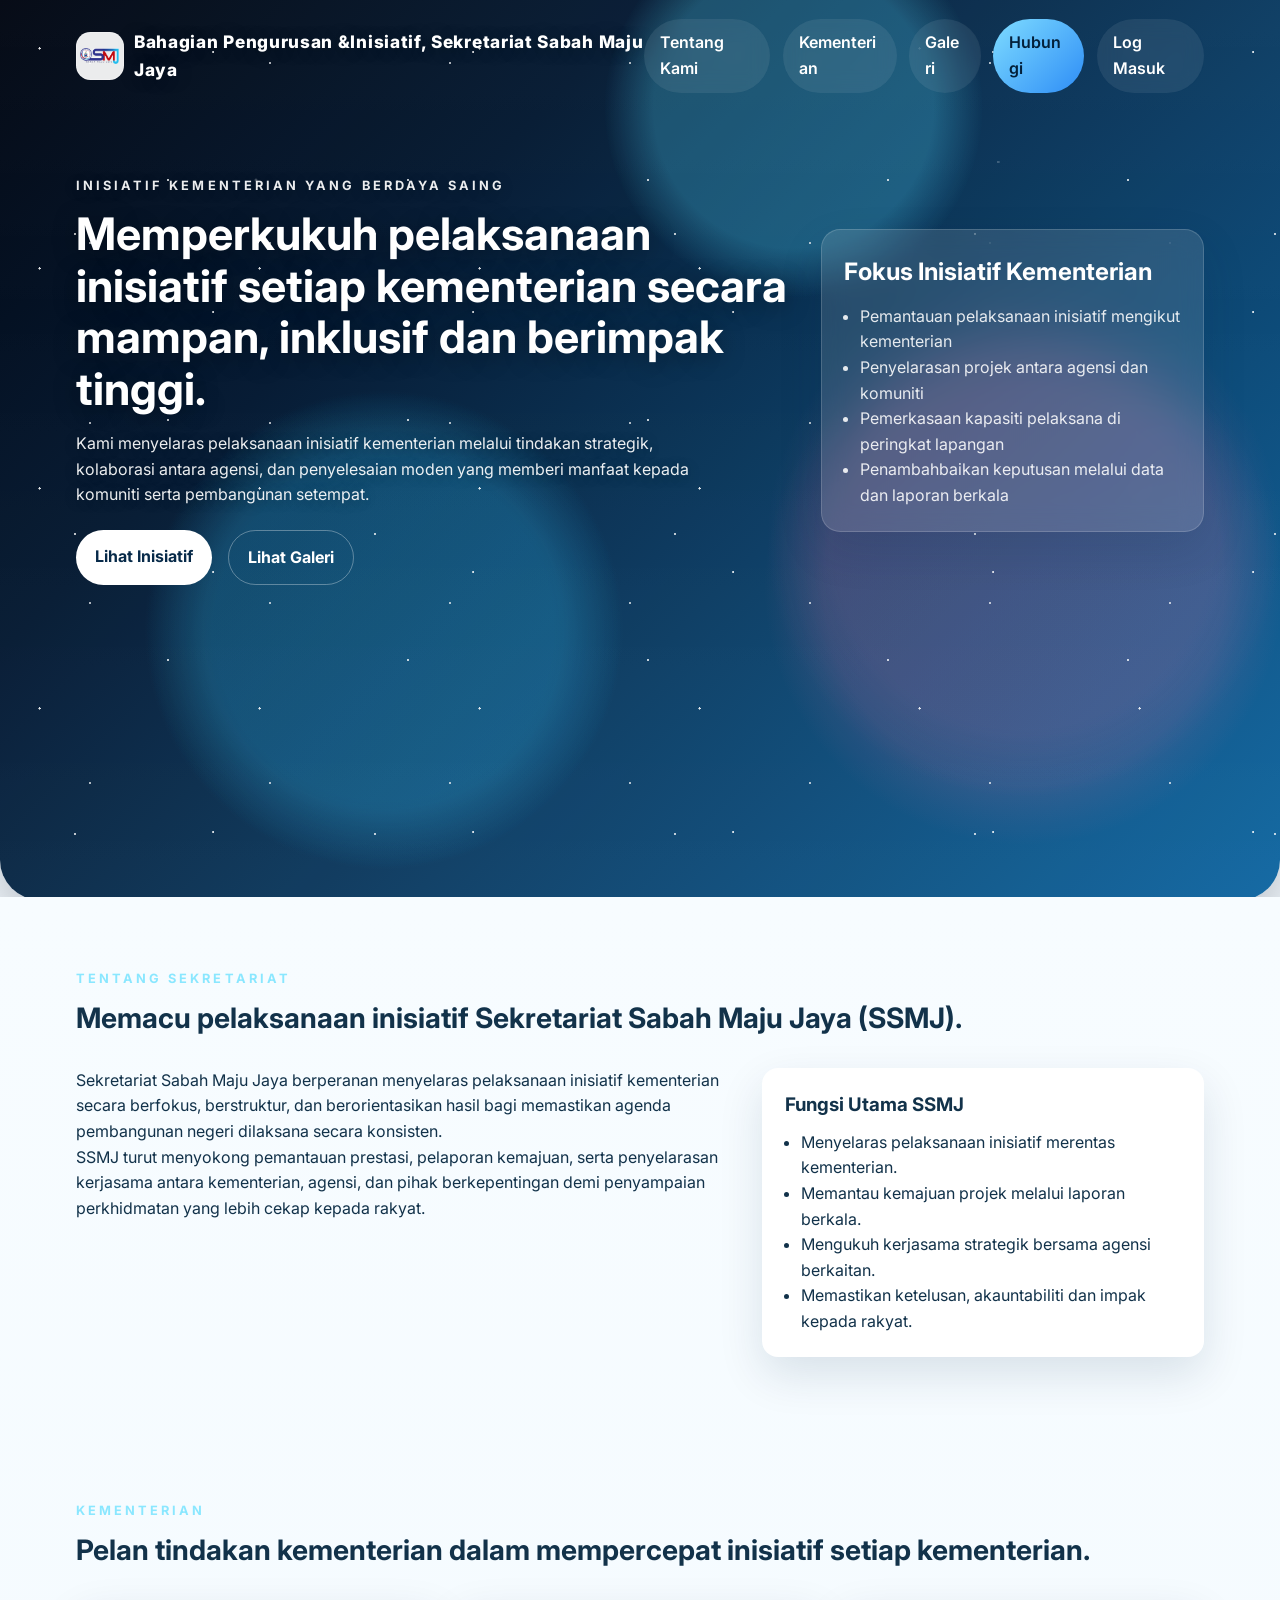
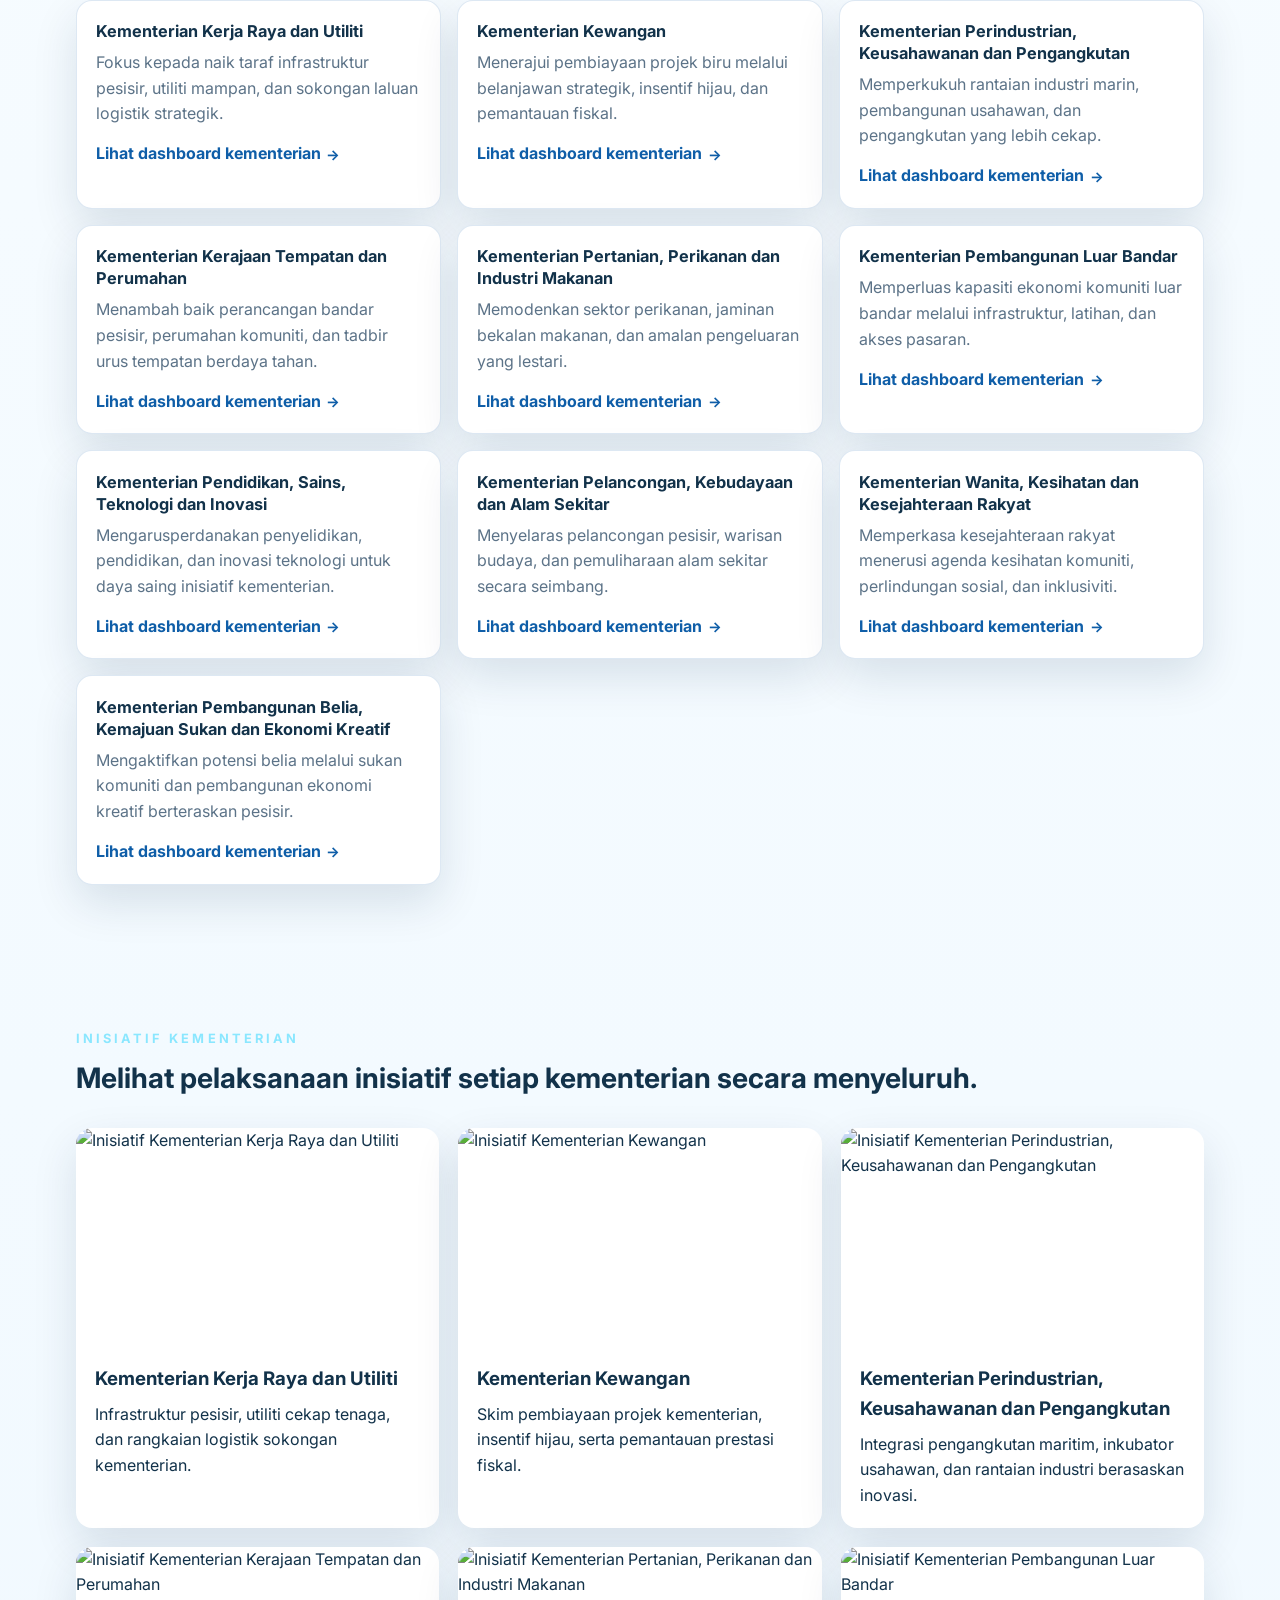
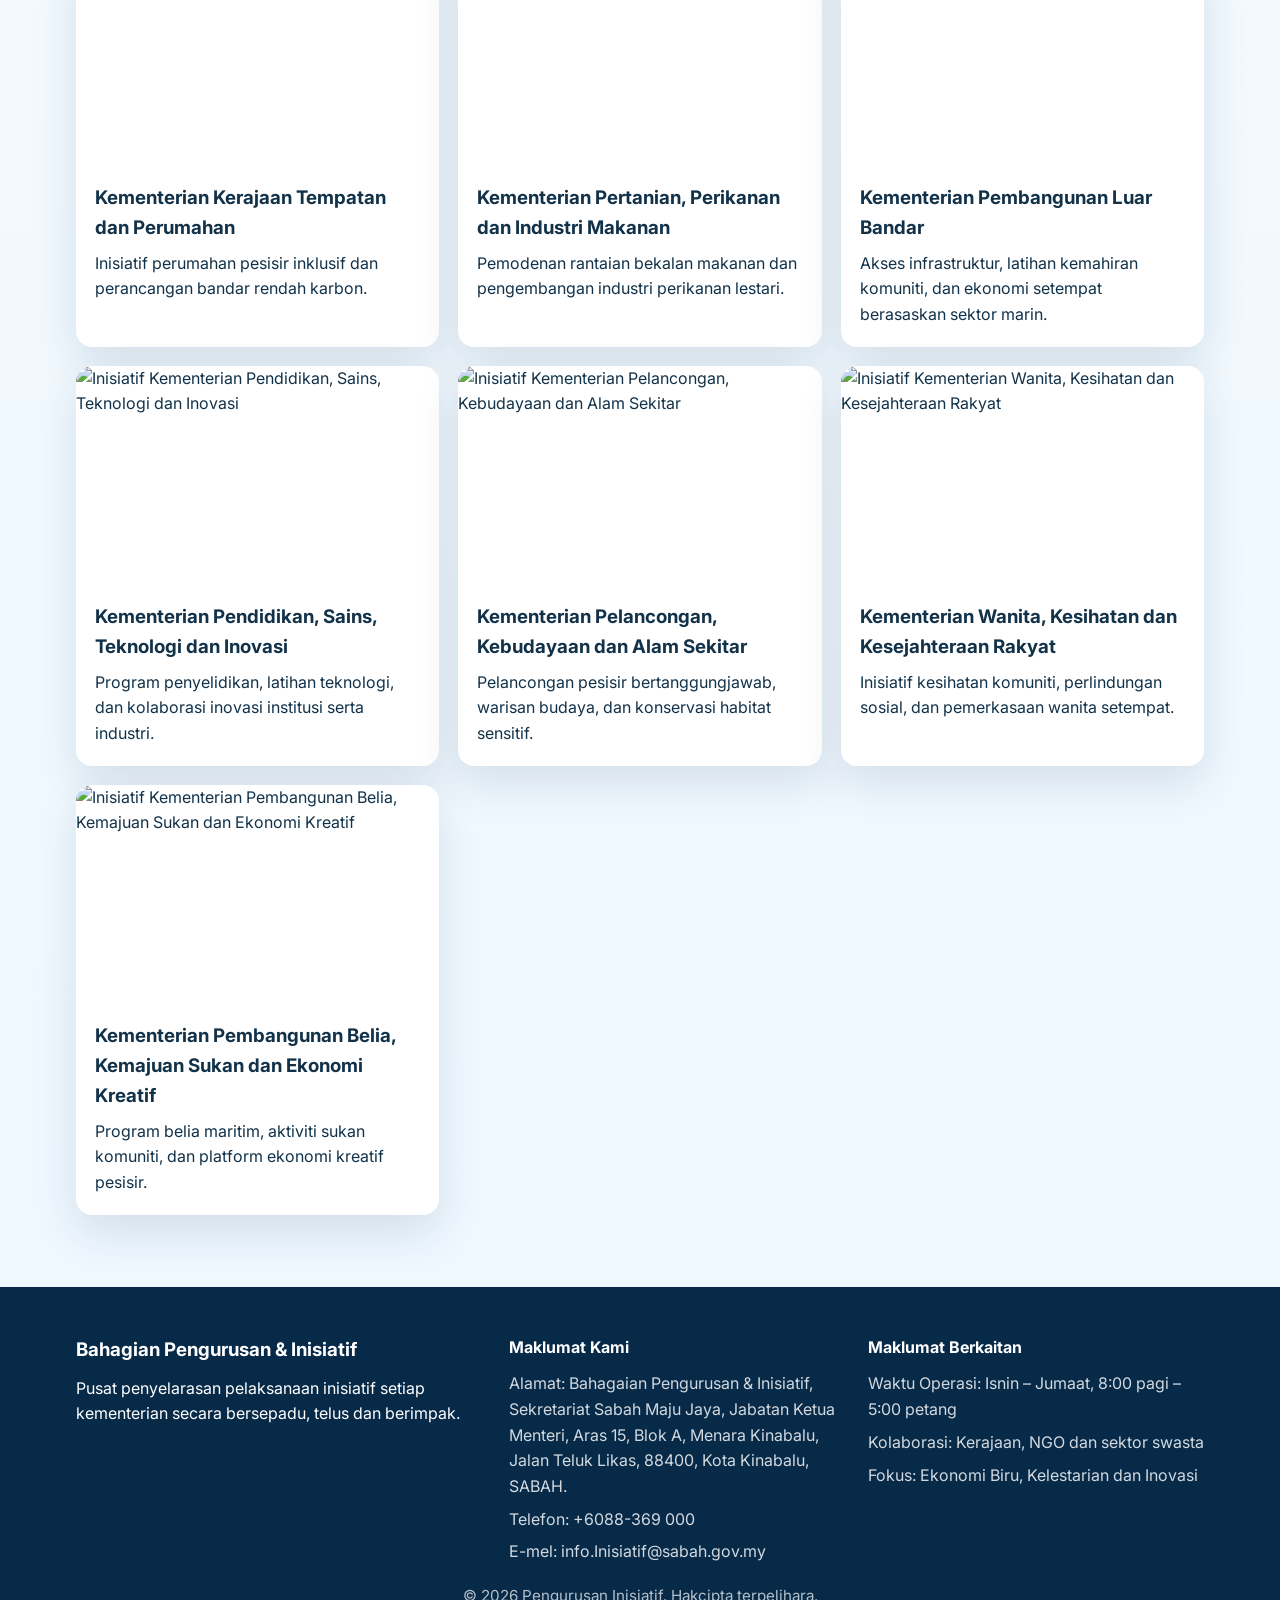
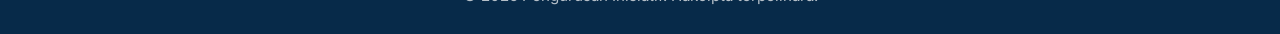
==== index.html @ 115d01c5 "Deploy Inisiatif Sabah website" ====
<!DOCTYPE html>
<html lang="ms">
  <head>
    <meta charset="UTF-8" />
    <meta name="viewport" content="width=device-width, initial-scale=1.0" />
    <meta
      name="description"
      content="Pengurusan Inisiatif - Inisiatif kelestarian laut, inisiatif setiap kementerian, dan pembangunan komuniti pesisir yang progresif."
    />
    <title>Pengurusan Inisiatif</title>
    <link rel="preconnect" href="https://fonts.googleapis.com" />
    <link rel="preconnect" href="https://fonts.gstatic.com" crossorigin />
    <link
      href="https://fonts.googleapis.com/css2?family=Inter:wght@400;500;600;700;800&display=swap"
      rel="stylesheet"
    />
    <link rel="icon" href="assets/LOGO%20SMJ.jpg" type="image/jpeg" />
    <link rel="stylesheet" href="styles.css?v=20260819j" />
  </head>
  <body class="index-page">
    <header class="hero">
      <nav class="navbar container">
        <a href="#home" class="brand">
          <span class="brand-mark" aria-hidden="true"><img src="assets/LOGO%20SMJ.jpg" alt="" class="brand-logo" /></span>
          <span>Bahagian Pengurusan &amp;Inisiatif, Sekretariat Sabah Maju Jaya</span>
        </a>
        <button class="menu-toggle" aria-label="Toggle navigation">☰</button>
        <div class="nav-links">
          <a class="nav-link" href="#about">Tentang Kami</a>
          <div class="nav-dropdown">
            <a class="nav-link nav-link-dropdown" href="#initiatives">Kementerian</a>
            <div class="dropdown-menu">
              <a href="dashboard.html?dept=kerja-raya">Kementerian Kerja Raya dan Utiliti</a>
              <a href="dashboard.html?dept=kewangan">Kementerian Kewangan</a>
              <a href="dashboard.html?dept=perindustrian">Kementerian Perindustrian, Keusahawanan dan Pengangkutan</a>
              <a href="dashboard.html?dept=tempatan">Kementerian Kerajaan Tempatan dan Perumahan</a>
              <a href="dashboard.html?dept=pertanian">Kementerian Pertanian, Perikanan dan Industri Makanan</a>
              <a href="dashboard.html?dept=luar-bandar">Kementerian Pembangunan Luar Bandar</a>
              <a href="dashboard.html?dept=pendidikan">Kementerian Pendidikan, Sains, Teknologi dan Inovasi</a>
              <a href="dashboard.html?dept=pelancongan">Kementerian Pelancongan, Kebudayaan dan Alam Sekitar</a>
              <a href="dashboard.html?dept=wanita">Kementerian Wanita, Kesihatan dan Kesejahteraan Rakyat</a>
              <a href="dashboard.html?dept=belia">Kementerian Pembangunan Belia, Kemajuan Sukan dan Ekonomi Kreatif</a>
            </div>
          </div>
          <a class="nav-link" href="#gallery">Galeri</a>
          <a class="nav-link nav-link-cta" href="#contact">Hubungi</a>
          <a class="nav-link" href="login.html">Log Masuk</a>
        </div>
      </nav>

      <div class="hero-content container" id="home">
        <div class="hero-copy">
          <p class="eyebrow">Inisiatif Kementerian yang Berdaya Saing</p>
          <h1>Memperkukuh pelaksanaan inisiatif setiap kementerian secara mampan, inklusif dan berimpak tinggi.</h1>
          <p>
            Kami menyelaras pelaksanaan inisiatif kementerian melalui tindakan
            strategik, kolaborasi antara agensi, dan penyelesaian moden yang
            memberi manfaat kepada komuniti serta pembangunan setempat.
          </p>
          <div class="hero-actions">
            <a href="#initiatives" class="btn btn-primary">Lihat Inisiatif</a>
            <a href="#gallery" class="btn btn-secondary">Lihat Galeri</a>
          </div>
        </div>
        <div class="hero-card">
          <h2>Fokus Inisiatif Kementerian</h2>
          <ul>
            <li>Pemantauan pelaksanaan inisiatif mengikut kementerian</li>
            <li>Penyelarasan projek antara agensi dan komuniti</li>
            <li>Pemerkasaan kapasiti pelaksana di peringkat lapangan</li>
            <li>Penambahbaikan keputusan melalui data dan laporan berkala</li>
          </ul>
        </div>
      </div>
    </header>

    <main>
      <section class="about section container" id="about">
        <div class="section-heading">
          <p class="eyebrow">Tentang Sekretariat</p>
          <h2>Memacu pelaksanaan inisiatif Sekretariat Sabah Maju Jaya (SSMJ).</h2>
        </div>
        <div class="about-grid">
          <div>
            <p>
              Sekretariat Sabah Maju Jaya berperanan menyelaras pelaksanaan
              inisiatif kementerian secara berfokus, berstruktur, dan
              berorientasikan hasil bagi memastikan agenda pembangunan negeri
              dilaksana secara konsisten.
            </p>
            <p>
              SSMJ turut menyokong pemantauan prestasi, pelaporan kemajuan,
              serta penyelarasan kerjasama antara kementerian, agensi, dan
              pihak berkepentingan demi penyampaian perkhidmatan yang lebih
              cekap kepada rakyat.
            </p>
          </div>
          <div class="info-box">
            <h3>Fungsi Utama SSMJ</h3>
            <ul>
              <li>Menyelaras pelaksanaan inisiatif merentas kementerian.</li>
              <li>Memantau kemajuan projek melalui laporan berkala.</li>
              <li>Mengukuh kerjasama strategik bersama agensi berkaitan.</li>
              <li>Memastikan ketelusan, akauntabiliti dan impak kepada rakyat.</li>
            </ul>
          </div>
        </div>
      </section>

      <section class="initiatives section container" id="initiatives">
        <div class="section-heading">
          <p class="eyebrow">Kementerian</p>
          <h2>Pelan tindakan kementerian dalam mempercepat inisiatif setiap kementerian.</h2>
        </div>
        <div class="cards-grid">
          <article class="card ministry-card">
            <h3>Kementerian Kerja Raya dan Utiliti</h3>
            <p>Fokus kepada naik taraf infrastruktur pesisir, utiliti mampan, dan sokongan laluan logistik strategik.</p>
            <a class="ministry-link" href="dashboard.html?dept=kerja-raya">Lihat dashboard kementerian</a>
          </article>
          <article class="card ministry-card">
            <h3>Kementerian Kewangan</h3>
            <p>Menerajui pembiayaan projek biru melalui belanjawan strategik, insentif hijau, dan pemantauan fiskal.</p>
            <a class="ministry-link" href="dashboard.html?dept=kewangan">Lihat dashboard kementerian</a>
          </article>
          <article class="card ministry-card">
            <h3>Kementerian Perindustrian, Keusahawanan dan Pengangkutan</h3>
            <p>Memperkukuh rantaian industri marin, pembangunan usahawan, dan pengangkutan yang lebih cekap.</p>
            <a class="ministry-link" href="dashboard.html?dept=perindustrian">Lihat dashboard kementerian</a>
          </article>
          <article class="card ministry-card">
            <h3>Kementerian Kerajaan Tempatan dan Perumahan</h3>
            <p>Menambah baik perancangan bandar pesisir, perumahan komuniti, dan tadbir urus tempatan berdaya tahan.</p>
            <a class="ministry-link" href="dashboard.html?dept=tempatan">Lihat dashboard kementerian</a>
          </article>
          <article class="card ministry-card">
            <h3>Kementerian Pertanian, Perikanan dan Industri Makanan</h3>
            <p>Memodenkan sektor perikanan, jaminan bekalan makanan, dan amalan pengeluaran yang lestari.</p>
            <a class="ministry-link" href="dashboard.html?dept=pertanian">Lihat dashboard kementerian</a>
          </article>
          <article class="card ministry-card">
            <h3>Kementerian Pembangunan Luar Bandar</h3>
            <p>Memperluas kapasiti ekonomi komuniti luar bandar melalui infrastruktur, latihan, dan akses pasaran.</p>
            <a class="ministry-link" href="dashboard.html?dept=luar-bandar">Lihat dashboard kementerian</a>
          </article>
          <article class="card ministry-card">
            <h3>Kementerian Pendidikan, Sains, Teknologi dan Inovasi</h3>
            <p>Mengarusperdanakan penyelidikan, pendidikan, dan inovasi teknologi untuk daya saing inisiatif kementerian.</p>
            <a class="ministry-link" href="dashboard.html?dept=pendidikan">Lihat dashboard kementerian</a>
          </article>
          <article class="card ministry-card">
            <h3>Kementerian Pelancongan, Kebudayaan dan Alam Sekitar</h3>
            <p>Menyelaras pelancongan pesisir, warisan budaya, dan pemuliharaan alam sekitar secara seimbang.</p>
            <a class="ministry-link" href="dashboard.html?dept=pelancongan">Lihat dashboard kementerian</a>
          </article>
          <article class="card ministry-card">
            <h3>Kementerian Wanita, Kesihatan dan Kesejahteraan Rakyat</h3>
            <p>Memperkasa kesejahteraan rakyat menerusi agenda kesihatan komuniti, perlindungan sosial, dan inklusiviti.</p>
            <a class="ministry-link" href="dashboard.html?dept=wanita">Lihat dashboard kementerian</a>
          </article>
          <article class="card ministry-card">
            <h3>Kementerian Pembangunan Belia, Kemajuan Sukan dan Ekonomi Kreatif</h3>
            <p>Mengaktifkan potensi belia melalui sukan komuniti dan pembangunan ekonomi kreatif berteraskan pesisir.</p>
            <a class="ministry-link" href="dashboard.html?dept=belia">Lihat dashboard kementerian</a>
          </article>
        </div>
      </section>

      <section class="gallery section container" id="gallery">
        <div class="section-heading">
          <p class="eyebrow">Inisiatif Kementerian</p>
          <h2>Melihat pelaksanaan inisiatif setiap kementerian secara menyeluruh.</h2>
        </div>
        <div class="gallery-grid" aria-live="polite"></div>
      </section>
    </main>

    <footer class="footer" id="contact">
      <div class="container footer-grid">
        <div>
          <h3>Bahagian Pengurusan & Inisiatif </h3>
          <p>
            Pusat penyelarasan pelaksanaan inisiatif setiap kementerian secara bersepadu, telus dan berimpak.
          </p>
        </div>
        <div>
          <h4>Maklumat Kami</h4>
          <ul>
            <li>Alamat: Bahagaian Pengurusan & Inisiatif, Sekretariat Sabah Maju Jaya, Jabatan Ketua Menteri, Aras 15, Blok A, Menara Kinabalu, Jalan Teluk Likas, 88400, Kota Kinabalu, SABAH.</li>
            <li>Telefon: +6088-369 000</li>
            <li>E-mel: info.Inisiatif@sabah.gov.my</li>
          </ul>
        </div>
        <div>
          <h4>Maklumat Berkaitan</h4>
          <ul>
            <li>Waktu Operasi: Isnin – Jumaat, 8:00 pagi – 5:00 petang</li>
            <li>Kolaborasi: Kerajaan, NGO dan sektor swasta</li>
            <li>Fokus: Ekonomi Biru, Kelestarian dan Inovasi</li>
          </ul>
        </div>
      </div>
      <div class="footer-bottom">
        <p>© <span id="year"></span> Pengurusan Inisiatif. Hakcipta terpelihara.</p>
      </div>
    </footer>

    <script src="script.js?v=20260819h"></script>
  </body>
</html>
---- styles.css ----
:root {
  --navy: #072a49;
  --blue: #0f5ea8;
  --sky: #4db6e6;
  --light: #f4f9ff;
  --text: #12324a;
  --muted: #5c7388;
  --shadow: 0 18px 45px rgba(7, 42, 73, 0.12);
}

* {
  box-sizing: border-box;
  margin: 0;
  padding: 0;
}

html {
  scroll-behavior: smooth;
}

body {
  font-family: 'Inter', sans-serif;
  color: var(--text);
  background: linear-gradient(180deg, #f6fbff 0%, #eaf6ff 100%);
  line-height: 1.6;
  overflow-x: hidden;
}

img {
  display: block;
  width: 100%;
  height: auto;
}

a {
  color: inherit;
  text-decoration: none;
}

.container {
  width: min(1120px, calc(100% - 2rem));
  margin: 0 auto;
}

.index-page {
  --index-gutter: 2cm;
}

.index-page .container {
  width: calc(100% - (var(--index-gutter) * 2));
  max-width: none;
}

.index-page h1,
.index-page h2,
.index-page h3,
.index-page p,
.index-page a,
.index-page span {
  overflow-wrap: anywhere;
}

.hero {
  position: relative;
  overflow: visible;
  color: white;
  min-height: 100vh;
  background:
    radial-gradient(circle at 20% 20%, rgba(255, 255, 255, 0.24) 0 1.3px, transparent 1.7px),
    radial-gradient(circle at 78% 18%, rgba(255, 255, 255, 0.2) 0 1.1px, transparent 1.4px),
    radial-gradient(circle at 30% 70%, rgba(84, 214, 255, 0.15) 0 180px, transparent 240px),
    radial-gradient(circle at 80% 65%, rgba(255, 115, 168, 0.12) 0 200px, transparent 260px),
    linear-gradient(135deg, #020712 0%, #061b34 30%, #0c3d64 60%, #0f67a2 100%);
  border-bottom-left-radius: 2.5rem;
  border-bottom-right-radius: 2.5rem;
  box-shadow: 0 22px 60px rgba(2, 10, 23, 0.28);
}

.hero::before,
.hero::after {
  content: "";
  position: absolute;
  inset: 0;
  pointer-events: none;
}

.hero::before {
  background:
    radial-gradient(circle at 18% 22%, rgba(255,255,255,0.92) 0 1px, transparent 1.3px),
    radial-gradient(circle at 82% 20%, rgba(255,255,255,0.88) 0 0.8px, transparent 1.1px),
    radial-gradient(circle at 50% 35%, rgba(255,255,255,0.7) 0 1px, transparent 1.2px),
    radial-gradient(circle at 70% 75%, rgba(255,255,255,0.8) 0 1px, transparent 1.25px),
    radial-gradient(circle at 25% 78%, rgba(255,255,255,0.78) 0 1px, transparent 1.2px),
    radial-gradient(circle at 62% 12%, rgba(79, 219, 255, 0.28) 0 140px, transparent 190px),
    radial-gradient(circle at 30% 70%, rgba(0, 176, 255, 0.12) 0 170px, transparent 240px),
    radial-gradient(circle at 80% 60%, rgba(255, 120, 177, 0.1) 0 190px, transparent 260px);
  background-size: 220px 220px, 260px 260px, 180px 180px, 240px 240px, 300px 300px, auto, auto, auto;
  animation: drift 18s ease-in-out infinite alternate;
  opacity: 0.95;
}

.hero::after {
  background:
    linear-gradient(180deg, rgba(255,255,255,0.04) 0%, transparent 35%, rgba(255,255,255,0.06) 100%);
  mix-blend-mode: screen;
  opacity: 0.45;
}

.navbar {
  display: flex;
  align-items: center;
  justify-content: space-between;
  padding: 1.2rem 0;
  position: relative;
  z-index: 1000;
}

.brand {
  display: inline-flex;
  align-items: center;
  gap: 0.65rem;
  font-weight: 800;
  font-size: 1.08rem;
  letter-spacing: 0.04em;
  text-shadow: 0 2px 18px rgba(0, 0, 0, 0.3);
}

.brand-mark {
  display: inline-grid;
  place-items: center;
  width: 3rem;
  height: 3rem;
  padding: 0.22rem;
  border-radius: 0.9rem;
  overflow: hidden;
  background: rgba(255,255,255,0.92);
  border: 1px solid rgba(255,255,255,0.3);
  flex: 0 0 auto;
}

.brand-logo {
  width: 100%;
  height: 100%;
  object-fit: contain;
}

.nav-links {
  display: flex;
  gap: 0.8rem;
  font-weight: 600;
  align-items: center;
  position: relative;
  z-index: 2;
}

.nav-link {
  display: inline-flex;
  align-items: center;
  justify-content: center;
  padding: 0.7rem 1rem;
  border-radius: 999px;
  border: 0;
  outline: 0;
  background: rgba(255, 255, 255, 0.08);
  backdrop-filter: blur(10px);
  box-shadow: none;
  text-decoration: none;
  transition: transform 180ms ease, background 180ms ease, box-shadow 180ms ease;
}

.nav-link:hover {
  transform: translateY(-2px);
  background: rgba(255, 255, 255, 0.18);
  box-shadow: none;
}

.nav-dropdown {
  position: relative;
  z-index: 999999;
  isolation: isolate;
}

.nav-link-dropdown {
  cursor: pointer;
}

.dropdown-menu {
  position: fixed;
  min-width: min(420px, calc(100vw - 24px));
  max-width: min(420px, calc(100vw - 24px));
  padding: 0.8rem;
  display: none;
  flex-direction: column;
  gap: 0.5rem;
  border: 0;
  outline: 0;
  border-radius: 0.95rem;
  background: rgba(255, 255, 255, 0.97);
  box-shadow: 0 16px 36px rgba(2, 10, 23, 0.16);
  z-index: 999999;
  transform: translateZ(0);
  pointer-events: auto;
  overflow: visible;
  max-height: none;
}

.dropdown-menu a {
  color: var(--navy);
  padding: 0.8rem 0.95rem;
  border: 0;
  outline: 0;
  border-radius: 0.7rem;
  font-size: 0.95rem;
  line-height: 1.45;
  transition: background 180ms ease, color 180ms ease;
  white-space: normal;
  background: transparent;
  box-shadow: none;
  text-decoration: none;
  display: block;
  overflow: visible;
}

.dropdown-menu a:hover,
.dropdown-menu a:focus,
.dropdown-menu a:focus-visible,
.dropdown-menu a:active {
  background: rgba(14, 103, 162, 0.08);
  color: var(--blue);
  border: 0;
  outline: 0;
  box-shadow: none;
}

.nav-dropdown:hover .dropdown-menu,
.nav-dropdown.is-open .dropdown-menu {
  display: flex;
}

.nav-link-cta {
  background: linear-gradient(135deg, #7edcff, #2e8df6);
  color: #03203a;
  border-color: transparent;
}

.menu-toggle {
  display: none;
  background: transparent;
  border: 0;
  color: white;
  font-size: 1.4rem;
  cursor: pointer;
}

.hero-content {
  position: relative;
  z-index: 1;
  display: grid;
  grid-template-columns: 1.3fr 0.7fr;
  gap: 2rem;
  align-items: center;
  padding: 4rem 0 2rem;
}

.eyebrow {
  text-transform: uppercase;
  letter-spacing: 0.24em;
  font-size: 0.8rem;
  font-weight: 700;
  color: #8ae7ff;
  margin-bottom: 0.8rem;
}

.hero h1 {
  font-size: clamp(2rem, 3.5vw, 3.2rem);
  line-height: 1.15;
  margin-bottom: 1rem;
  text-shadow: 0 4px 24px rgba(0, 0, 0, 0.35);
}

.hero-copy p {
  color: rgba(255, 255, 255, 0.92);
  max-width: 640px;
  text-shadow: 0 2px 14px rgba(0, 0, 0, 0.28);
}

.hero-actions {
  display: flex;
  flex-wrap: wrap;
  gap: 1rem;
  margin-top: 1.4rem;
}

.btn {
  display: inline-block;
  padding: 0.85rem 1.2rem;
  border-radius: 999px;
  font-weight: 700;
  transition: transform 160ms ease, box-shadow 160ms ease;
}

.btn:hover {
  transform: translateY(-2px);
}

.btn-primary {
  background: white;
  color: var(--navy);
}

.btn-secondary {
  border: 1px solid rgba(255, 255, 255, 0.32);
  color: white;
}

.hero-card {
  background: rgba(255, 255, 255, 0.12);
  backdrop-filter: blur(12px);
  padding: 1.4rem;
  border-radius: 1.2rem;
  border: 1px solid rgba(255, 255, 255, 0.16);
  box-shadow: var(--shadow);
  position: relative;
  z-index: 1;
}

.hero-card h2 {
  margin-bottom: 0.8rem;
}

.hero-card ul {
  padding-left: 1rem;
  color: rgba(255, 255, 255, 0.88);
}

.section {
  padding: 4.5rem 0;
}

main {
  position: relative;
  z-index: 2;
  background: linear-gradient(180deg, #f7fcff 0%, #eff8ff 100%);
  margin-top: -0.2rem;
}

.section-heading {
  margin-bottom: 2rem;
}

.section-heading h2 {
  font-size: clamp(1.6rem, 2.2vw, 2.2rem);
  line-height: 1.2;
}

.about-grid {
  display: grid;
  grid-template-columns: 1.2fr 0.8fr;
  gap: 1.5rem;
}

.info-box {
  background: white;
  border-radius: 1rem;
  padding: 1.4rem;
  box-shadow: var(--shadow);
}

.info-box ul {
  padding-left: 1rem;
  margin-top: 0.6rem;
}

.cards-grid {
  display: grid;
  grid-template-columns: repeat(3, minmax(0, 1fr));
  gap: 1rem;
}

.ministry-card {
  position: relative;
  border: 1px solid rgba(15, 94, 168, 0.14);
  background:
    linear-gradient(160deg, #ffffff 0%, #f6fbff 100%),
    radial-gradient(circle at 100% 0%, rgba(77, 182, 230, 0.12) 0 110px, transparent 145px);
  box-shadow: 0 14px 30px rgba(7, 42, 73, 0.08);
  transition: transform 180ms ease, box-shadow 180ms ease;
}

.ministry-card:hover {
  transform: translateY(-4px);
  box-shadow: 0 18px 36px rgba(7, 42, 73, 0.14);
}

.ministry-card h3 {
  font-size: 1.02rem;
  line-height: 1.35;
}

.ministry-card p {
  color: var(--muted);
}

.ministry-link {
  margin-top: 0.9rem;
  display: inline-flex;
  align-items: center;
  gap: 0.35rem;
  font-weight: 700;
  color: var(--blue);
  text-decoration: none;
}

.ministry-link::after {
  content: '->';
  font-size: 0.9rem;
  transition: transform 160ms ease;
}

.ministry-link:hover::after {
  transform: translateX(3px);
}

.card, .gallery-card {
  background: white;
  border-radius: 1rem;
  padding: 1.2rem;
  box-shadow: var(--shadow);
}

.card h3, .gallery-content h3 {
  margin-bottom: 0.5rem;
}

.gallery-grid {
  display: grid;
  grid-template-columns: repeat(3, minmax(0, 1fr));
  gap: 1.2rem;
}

.gallery-card {
  padding: 0;
  overflow: hidden;
}

.gallery-card img {
  height: 220px;
  object-fit: cover;
}

.gallery-content {
  padding: 1rem 1.2rem 1.2rem;
}

.footer {
  background: var(--navy);
  color: white;
  padding-top: 3rem;
}

.footer-grid {
  display: grid;
  grid-template-columns: 1.1fr 0.9fr 0.9fr;
  gap: 1.4rem;
}

.footer h4, .footer h3 {
  margin-bottom: 0.7rem;
}

.footer ul {
  list-style: none;
  color: rgba(255, 255, 255, 0.82);
}

.footer li + li {
  margin-top: 0.45rem;
}

.footer-bottom {
  text-align: center;
  padding: 1.2rem 0 1.6rem;
  color: rgba(255, 255, 255, 0.7);
  font-size: 0.95rem;
}

.dashboard-admin-page {
  --admin-sidebar-width: 248px;
  background: linear-gradient(160deg, #f5f8ff 0%, #edf5ff 45%, #f7fbff 100%);
}

.admin-shell {
  min-height: 100vh;
  display: grid;
  grid-template-columns: var(--admin-sidebar-width) 1fr;
  transition: grid-template-columns 220ms ease;
  position: relative;
}

.admin-sidebar {
  background: linear-gradient(180deg, #071f3a 0%, #0c3258 100%);
  color: white;
  padding: 1.05rem 0.85rem;
  display: flex;
  flex-direction: column;
  justify-content: flex-start;
  gap: 0.85rem;
  border-right: 1px solid rgba(255, 255, 255, 0.12);
  transition: transform 220ms ease, opacity 220ms ease;
  transform-origin: left center;
}

.dashboard-admin-page.sidebar-collapsed .admin-shell,
.dashboard-admin-page.is-ssmj-admin.sidebar-collapsed .admin-shell {
  grid-template-columns: 0 1fr;
}

.dashboard-admin-page.sidebar-collapsed .admin-sidebar {
  transform: translateX(-108%);
  opacity: 0;
  pointer-events: none;
}

.sidebar-toggle-handle {
  position: absolute;
  top: 1.05rem;
  left: calc(var(--admin-sidebar-width) - 14px);
  width: 28px;
  height: 56px;
  border: 1px solid rgba(7, 42, 73, 0.2);
  border-radius: 14px;
  background: linear-gradient(180deg, #ffffff 0%, #edf5ff 100%);
  color: var(--navy);
  font-size: 1.05rem;
  font-weight: 700;
  line-height: 1;
  display: inline-flex;
  align-items: center;
  justify-content: center;
  cursor: pointer;
  z-index: 40;
  box-shadow: 0 8px 20px rgba(7, 42, 73, 0.2);
  transition: left 220ms ease, background 180ms ease, transform 180ms ease;
}

.sidebar-toggle-handle:hover {
  background: #ffffff;
  transform: translateX(1px);
}

.dashboard-admin-page.sidebar-collapsed .sidebar-toggle-handle {
  left: 0.6rem;
}

.admin-sidebar-top {
  display: grid;
  gap: 0.85rem;
}

.admin-sidebar-top .admin-menu {
  margin-top: clamp(2.2rem, 7vh, 3.6rem);
}

.admin-sidebar-top .admin-feature-box {
  margin-top: 0.85rem;
}

.admin-sidebar-footer {
  margin-top: auto;
  padding-top: 0.25rem;
}

.admin-user-link {
  display: block;
}

.admin-brand {
  display: inline-flex;
  align-items: center;
  gap: 0.65rem;
  font-weight: 800;
  font-size: 1rem;
  letter-spacing: 0.03em;
}

.admin-brand .brand-mark-monogram {
  background: linear-gradient(135deg, rgba(255, 255, 255, 0.92), rgba(216, 237, 255, 0.94));
  border-color: rgba(255, 255, 255, 0.45);
}

.admin-brand-monogram {
  display: inline-flex;
  align-items: center;
  justify-content: center;
  width: 100%;
  height: 100%;
  font-size: 0.8rem;
  font-weight: 800;
  letter-spacing: 0.08em;
  color: #0b3f67;
}

.admin-session-note {
  margin-top: 0.7rem;
  color: rgba(255, 255, 255, 0.8);
  font-size: 0.83rem;
  line-height: 1.4;
}

.admin-menu {
  display: grid;
  gap: 0.56rem;
}

.admin-menu-link {
  border: 0;
  text-align: left;
  font: inherit;
  font-weight: 600;
  color: rgba(255, 255, 255, 0.9);
  background: rgba(255, 255, 255, 0.08);
  border-radius: 0.75rem;
  padding: 0.58rem 0.68rem;
  cursor: pointer;
  transition: background 180ms ease, transform 180ms ease;
  font-size: 0.92rem;
}

.admin-menu-link:hover {
  background: rgba(255, 255, 255, 0.15);
  transform: translateX(2px);
}

.admin-menu-link.is-active {
  background: linear-gradient(135deg, rgba(77, 182, 230, 0.4), rgba(95, 166, 255, 0.4));
  color: white;
}

.admin-feature-box {
  margin-top: 0.12rem;
  padding: 0;
  border: 0;
  background: transparent;
  display: grid;
  gap: 0.56rem;
}

.admin-feature-box[hidden],
.admin-menu-link[hidden],
.admin-section-panel[hidden] {
  display: none !important;
}

.admin-feature-box .eyebrow {
  margin-bottom: 0;
  color: rgba(255, 255, 255, 0.85);
}

.admin-feature-link {
  margin-top: 0;
  display: block;
  width: 100%;
  text-align: left;
}

.admin-feature-link:hover {
  background: rgba(255, 255, 255, 0.15);
}

.admin-main {
  padding: 0.72rem 1rem 0.95rem;
}

.admin-topbar {
  background: white;
  border-radius: 0.85rem;
  padding: 0.72rem 0.8rem;
  display: flex;
  flex-wrap: wrap;
  justify-content: space-between;
  align-items: center;
  gap: 0.75rem;
  box-shadow: none;
  border: 0;
}

.admin-topbar-actions {
  display: flex;
  align-items: center;
  gap: 0.55rem;
  flex-wrap: nowrap;
  justify-content: flex-end;
  flex: 1 1 320px;
  min-width: 0;
}

#topbar-user {
  display: inline-flex;
  align-items: center;
  gap: 0.45rem;
}

#topbar-user::before {
  content: '';
  width: 0.95rem;
  height: 0.95rem;
  flex: 0 0 auto;
  background-color: currentColor;
  -webkit-mask: url("data:image/svg+xml,%3Csvg xmlns='http://www.w3.org/2000/svg' viewBox='0 0 24 24' fill='none'%3E%3Cpath fill='%23000' d='M12 2a4.5 4.5 0 0 1 4.5 4.5c0 2.48-2.02 4.5-4.5 4.5S7.5 8.98 7.5 6.5A4.5 4.5 0 0 1 12 2Zm0 11c4.42 0 8 2.91 8 6.5V21H4v-1.5C4 15.91 7.58 13 12 13Z'/%3E%3C/svg%3E") center / contain no-repeat;
  mask: url("data:image/svg+xml,%3Csvg xmlns='http://www.w3.org/2000/svg' viewBox='0 0 24 24' fill='none'%3E%3Cpath fill='%23000' d='M12 2a4.5 4.5 0 0 1 4.5 4.5c0 2.48-2.02 4.5-4.5 4.5S7.5 8.98 7.5 6.5A4.5 4.5 0 0 1 12 2Zm0 11c4.42 0 8 2.91 8 6.5V21H4v-1.5C4 15.91 7.58 13 12 13Z'/%3E%3C/svg%3E") center / contain no-repeat;
  opacity: 0.88;
}

.topbar-chip {
  margin: 0;
  border-radius: 999px;
  border: 1px solid rgba(7, 42, 73, 0.14);
  background: #f7fbff;
  color: var(--navy);
  padding: 0.45rem 0.8rem;
  font-size: 0.86rem;
  font-weight: 600;
}

#topbar-user,
#topbar-time {
  max-width: 260px;
  white-space: nowrap;
  overflow: hidden;
  text-overflow: ellipsis;
}

.topbar-button {
  text-decoration: none;
  cursor: pointer;
  transition: transform 160ms ease, background 160ms ease;
}

.topbar-button:hover {
  transform: translateY(-1px);
  background: #e9f4ff;
}

.topbar-danger {
  background: #fff1f1;
  color: #8e1e1e;
  border-color: rgba(180, 45, 45, 0.2);
}

.user-settings-form {
  width: 100%;
  display: flex;
  align-items: end;
  gap: 0.75rem;
  padding-top: 0.35rem;
  border-top: 1px dashed rgba(7, 42, 73, 0.18);
}

.user-settings-form[hidden] {
  display: none;
}

.user-settings-form label {
  display: grid;
  gap: 0.4rem;
  color: var(--navy);
  font-weight: 600;
  min-width: 260px;
}

.user-settings-form input {
  width: 100%;
  padding: 0.6rem 0.8rem;
  border-radius: 0.7rem;
  border: 1px solid rgba(7, 42, 73, 0.15);
  font: inherit;
}

.admin-content {
  margin-top: 0.16rem;
}

.admin-section-panel {
  display: none;
}

.admin-section-panel.is-active {
  display: block;
}

.dashboard-summary-dark {
  color: var(--text);
  margin-bottom: 0.62rem;
  font-size: 0.93rem;
  line-height: 1.5;
}

.admin-summary-card {
  margin-bottom: 0.5rem;
  box-shadow: none;
  border: 0;
}

.admin-summary-card .summary-points {
  margin-top: 0.52rem;
}

.ssmj-kpi-grid {
  display: grid;
  grid-template-columns: repeat(3, minmax(0, 1fr));
  gap: 0.52rem;
  margin-bottom: 0.5rem;
}

.ssmj-kpi-card {
  min-height: 108px;
}

.ssmj-kpi-card .dashboard-metric {
  font-size: clamp(1.35rem, 2.15vw, 1.75rem);
  margin: 0.22rem 0;
}

.pending-notice {
  margin: -0.1rem 0 0.5rem;
  padding: 0.44rem 0.55rem;
  border-radius: 0.62rem;
  background: #f4f9ff;
  border: 1px solid rgba(15, 94, 168, 0.14);
}

.pending-approvals-list {
  display: grid;
  gap: 0.5rem;
}

.pending-item {
  border: 1px solid rgba(7, 42, 73, 0.1);
  border-radius: 0.72rem;
  padding: 0.6rem;
  background: #fbfdff;
}

.pending-item h3 {
  margin-bottom: 0.4rem;
}

.pending-followup-item {
  border-color: rgba(180, 95, 45, 0.22);
  background: #fff8f2;
}

.pending-meta {
  margin-top: 0.45rem;
  color: var(--muted);
  font-size: 0.92rem;
}

.pending-actions {
  margin-top: 0.52rem;
  display: flex;
  flex-wrap: wrap;
  gap: 0.42rem;
}

.pending-actions .btn {
  border: 0;
  cursor: pointer;
}

.btn-ghost {
  background: #e9f1fb;
  color: var(--navy);
}

.calendar-card {
  margin-bottom: 0.65rem;
}

.calendar-alert {
  margin: -0.05rem 0 0.75rem;
  padding: 0.55rem 0.7rem;
  border-radius: 0.7rem;
  background: linear-gradient(135deg, rgba(15, 103, 162, 0.1), rgba(77, 182, 230, 0.08));
  border: 1px solid rgba(15, 103, 162, 0.12);
  color: var(--navy);
  font-weight: 600;
}

.calendar-subtitle {
  margin-bottom: 0.4rem;
  color: var(--navy);
  font-weight: 700;
}

.activity-calendar-shell {
  display: grid;
  grid-template-columns: minmax(0, 1.25fr) minmax(240px, 0.75fr);
  gap: 0.85rem;
  align-items: start;
}

.activity-calendar-grid {
  display: grid;
  grid-template-columns: repeat(7, minmax(0, 1fr));
  gap: 0.45rem;
}

.calendar-weekday,
.calendar-day {
  min-height: 3rem;
  border-radius: 0.78rem;
  border: 1px solid rgba(7, 42, 73, 0.1);
}

.calendar-weekday {
  display: flex;
  align-items: center;
  justify-content: center;
  background: #f3f8fe;
  color: var(--muted);
  font-size: 0.75rem;
  font-weight: 700;
  text-transform: uppercase;
  letter-spacing: 0.06em;
}

.calendar-day {
  position: relative;
  padding: 0.45rem 0.45rem 0.35rem;
  background: #ffffff;
  box-shadow: inset 0 1px 0 rgba(255, 255, 255, 0.8);
  display: grid;
  align-content: space-between;
  gap: 0.2rem;
}

.calendar-day.is-empty {
  background: transparent;
  border-style: dashed;
  border-color: rgba(7, 42, 73, 0.08);
}

.calendar-day-number {
  font-weight: 800;
  color: var(--navy);
}

.calendar-day-meta {
  color: var(--muted);
  font-size: 0.72rem;
  line-height: 1.2;
}

.calendar-day-dots {
  display: flex;
  gap: 0.24rem;
  align-items: center;
}

.calendar-day-dots span {
  width: 0.42rem;
  height: 0.42rem;
  border-radius: 999px;
  background: var(--blue);
}

.calendar-day.has-activity {
  border-color: rgba(15, 103, 162, 0.18);
  background: linear-gradient(180deg, rgba(15, 103, 162, 0.06), rgba(255, 255, 255, 1));
}

.calendar-day.has-alert {
  border-color: rgba(196, 45, 45, 0.22);
  background: linear-gradient(180deg, rgba(255, 239, 239, 0.88), rgba(255, 255, 255, 1));
}

.calendar-day.is-today {
  outline: 2px solid rgba(15, 103, 162, 0.26);
}

.activity-upcoming-list {
  gap: 0.45rem;
}

.activity-upcoming-list li {
  display: grid;
  gap: 0.2rem;
  padding: 0.55rem 0.65rem;
  border-radius: 0.72rem;
  background: #f8fbff;
  border: 1px solid rgba(7, 42, 73, 0.09);
}

.activity-management-layout {
  display: grid;
  gap: 0.85rem;
}

.activity-management-grid {
  grid-template-columns: minmax(0, 1.05fr) minmax(0, 0.95fr);
}

.activity-form .form-grid {
  display: grid;
  grid-template-columns: repeat(2, minmax(0, 1fr));
  gap: 0.72rem;
}

.activity-alert-toggle {
  display: flex;
  align-items: center;
  gap: 0.5rem;
  color: var(--navy);
  font-weight: 600;
}

.activity-alert-toggle input {
  width: 1rem;
  height: 1rem;
  accent-color: var(--blue);
}

.activity-item {
  background: #fbfdff;
}

.activity-item h3 {
  margin-bottom: 0.28rem;
}

.activity-item .pending-actions {
  margin-top: 0.7rem;
}

.public-dashboard-page {
  --dept-accent: #0f67a2;
  --dept-accent-strong: #0a4578;
  --dept-glow: rgba(14, 108, 176, 0.34);
  --dept-soft: rgba(15, 103, 162, 0.1);
  --dept-pattern: rgba(15, 103, 162, 0.14);
  background: linear-gradient(180deg, #f3f9ff 0%, #ecf5ff 100%);
}

.public-dashboard-page[data-dept="kerja-raya"] {
  --dept-accent: #0f67a2;
  --dept-accent-strong: #0a4578;
  --dept-glow: rgba(14, 108, 176, 0.34);
  --dept-soft: rgba(15, 103, 162, 0.1);
  --dept-pattern: rgba(15, 103, 162, 0.14);
}

.public-dashboard-page[data-dept="kewangan"] {
  --dept-accent: #13808f;
  --dept-accent-strong: #0f5660;
  --dept-glow: rgba(19, 128, 143, 0.28);
  --dept-soft: rgba(19, 128, 143, 0.11);
  --dept-pattern: rgba(19, 128, 143, 0.14);
}

.public-dashboard-page[data-dept="perindustrian"] {
  --dept-accent: #c46b1f;
  --dept-accent-strong: #834510;
  --dept-glow: rgba(196, 107, 31, 0.26);
  --dept-soft: rgba(196, 107, 31, 0.12);
  --dept-pattern: rgba(196, 107, 31, 0.16);
}

.public-dashboard-page[data-dept="tempatan"] {
  --dept-accent: #6d5ef5;
  --dept-accent-strong: #4137ae;
  --dept-glow: rgba(109, 94, 245, 0.24);
  --dept-soft: rgba(109, 94, 245, 0.1);
  --dept-pattern: rgba(109, 94, 245, 0.15);
}

.public-dashboard-page[data-dept="pertanian"] {
  --dept-accent: #2d8f4f;
  --dept-accent-strong: #1f5f35;
  --dept-glow: rgba(45, 143, 79, 0.28);
  --dept-soft: rgba(45, 143, 79, 0.1);
  --dept-pattern: rgba(45, 143, 79, 0.14);
}

.public-dashboard-page[data-dept="luar-bandar"] {
  --dept-accent: #8d5f31;
  --dept-accent-strong: #5d3d1d;
  --dept-glow: rgba(141, 95, 49, 0.26);
  --dept-soft: rgba(141, 95, 49, 0.11);
  --dept-pattern: rgba(141, 95, 49, 0.16);
}

.public-dashboard-page[data-dept="pendidikan"] {
  --dept-accent: #295fe6;
  --dept-accent-strong: #1f429d;
  --dept-glow: rgba(41, 95, 230, 0.29);
  --dept-soft: rgba(41, 95, 230, 0.11);
  --dept-pattern: rgba(41, 95, 230, 0.16);
}

.public-dashboard-page[data-dept="pelancongan"] {
  --dept-accent: #d15b2a;
  --dept-accent-strong: #8e3917;
  --dept-glow: rgba(209, 91, 42, 0.28);
  --dept-soft: rgba(209, 91, 42, 0.11);
  --dept-pattern: rgba(209, 91, 42, 0.16);
}

.public-dashboard-page[data-dept="wanita"] {
  --dept-accent: #c34778;
  --dept-accent-strong: #7d2748;
  --dept-glow: rgba(195, 71, 120, 0.26);
  --dept-soft: rgba(195, 71, 120, 0.1);
  --dept-pattern: rgba(195, 71, 120, 0.15);
}

.public-dashboard-page[data-dept="belia"] {
  --dept-accent: #5d57db;
  --dept-accent-strong: #39359a;
  --dept-glow: rgba(93, 87, 219, 0.25);
  --dept-soft: rgba(93, 87, 219, 0.11);
  --dept-pattern: rgba(93, 87, 219, 0.16);
}

.public-dashboard-hero {
  min-height: 46vh;
  padding-bottom: 2rem;
  background:
    radial-gradient(circle at 10% 15%, rgba(255, 255, 255, 0.26) 0 120px, transparent 180px),
    radial-gradient(circle at 84% 24%, var(--dept-glow) 0 170px, transparent 220px),
    linear-gradient(145deg, #04162a 0%, var(--dept-accent-strong) 45%, var(--dept-accent) 100%);
}

.public-hero-content {
  padding: 2.2rem 0 1rem;
  max-width: 940px;
}

.public-hero-meta {
  margin-top: 1.4rem;
  display: grid;
  grid-template-columns: repeat(3, minmax(0, 1fr));
  gap: 0.7rem;
}

.hero-meta-chip {
  display: grid;
  gap: 0.25rem;
  padding: 0.78rem 0.95rem;
  border-radius: 0.95rem;
  background: rgba(255, 255, 255, 0.12);
  border: 1px solid rgba(255, 255, 255, 0.2);
  backdrop-filter: blur(6px);
  font-size: 0.78rem;
  text-transform: uppercase;
  letter-spacing: 0.1em;
  color: rgba(255, 255, 255, 0.76);
}

.hero-meta-chip span {
  font-size: 0.98rem;
  text-transform: none;
  letter-spacing: normal;
  color: #ffffff;
  font-weight: 700;
  line-height: 1.35;
}

.public-dashboard-main {
  background:
    radial-gradient(circle at 90% 8%, var(--dept-soft) 0 260px, transparent 320px),
    linear-gradient(180deg, #f8fcff 0%, #edf6ff 100%);
}

.public-kpi-grid {
  display: grid;
  grid-template-columns: repeat(3, minmax(0, 1fr));
  gap: 1rem;
}

.public-kpi-bento {
  grid-template-columns: repeat(12, minmax(0, 1fr));
  gap: 0.9rem;
  padding-top: 1.2rem;
}

.card-status {
  grid-column: span 4;
}

.card-summary {
  grid-column: span 4;
}

.card-pie {
  grid-column: span 4;
}

.card-progress {
  grid-column: span 12;
}

.card-summary .summary-points {
  margin-top: 0.6rem;
}

.public-kpi-card.card-summary,
.public-kpi-card.card-progress,
.public-kpi-card.card-status {
  min-height: auto;
}

.public-kpi-card.card-summary .dashboard-copy,
.public-kpi-card.card-progress .dashboard-copy,
.public-kpi-card.card-status .dashboard-copy {
  overflow-wrap: anywhere;
}

.public-analytics-grid {
  display: grid;
  grid-template-columns: 1.15fr 0.85fr;
  gap: 0.9rem;
  padding-top: 0;
}

.card-district {
  min-height: 290px;
}

.card-map {
  min-height: 290px;
}

.public-kpi-card {
  min-height: 180px;
  border: 1px solid rgba(8, 60, 107, 0.1);
  box-shadow: 0 12px 30px rgba(7, 42, 73, 0.08);
  background:
    linear-gradient(160deg, rgba(255, 255, 255, 0.98) 0%, rgba(247, 251, 255, 0.95) 100%),
    radial-gradient(circle at 90% 0%, var(--dept-pattern) 0 90px, transparent 120px);
  transition: transform 200ms ease, box-shadow 200ms ease;
}

.public-kpi-card:hover {
  transform: translateY(-2px);
  box-shadow: 0 16px 36px rgba(7, 42, 73, 0.13);
}

.public-kpi-card.calendar-card {
  min-height: auto;
}

.public-kpi-card .eyebrow {
  color: var(--dept-accent);
}

.public-chart-wrap {
  margin-top: 0.4rem;
  width: 100%;
  overflow-x: auto;
}

.card-pie .public-chart-wrap canvas {
  max-height: 190px;
}

.card-progress .public-chart-wrap canvas {
  max-height: 240px;
}

.public-chart-wrap canvas {
  width: 100%;
  height: auto;
}

.sabah-map {
  position: relative;
  margin-top: 0.8rem;
  border-radius: 0.85rem;
  background: linear-gradient(180deg, #f8fdff 0%, #eef7ff 100%);
  border: 1px solid var(--dept-soft);
  padding: 0.5rem;
}

.sabah-map svg {
  width: 100%;
  height: auto;
}

.sabah-shape {
  fill: color-mix(in srgb, #ffffff 72%, var(--dept-accent) 28%);
  stroke: color-mix(in srgb, #3f7ca7 58%, var(--dept-accent) 42%);
  stroke-width: 4;
}

#sabah-map-markers {
  position: absolute;
  inset: 0.5rem;
  pointer-events: none;
}

.map-marker {
  position: absolute;
  transform: translate(-50%, -50%);
  border: 0;
  border-radius: 999px;
  background: var(--dept-accent);
  color: #fff;
  font: 700 10px Inter, sans-serif;
  padding: 0.2rem 0.38rem;
  box-shadow: 0 4px 12px var(--dept-glow);
}

.district-map-list {
  margin-top: 0.55rem;
}

.card-initiative {
  background:
    linear-gradient(145deg, rgba(255, 255, 255, 0.98) 0%, rgba(246, 251, 255, 0.98) 100%),
    linear-gradient(90deg, transparent 0, transparent 72%, var(--dept-soft) 72%, var(--dept-soft) 100%);
}

.card-initiative #dashboard-subtitle {
  margin-bottom: 0.65rem;
}

.card-initiative .mini-list li {
  padding: 0.58rem 0.75rem;
  border-radius: 0.72rem;
  background: rgba(255, 255, 255, 0.8);
  border: 1px solid rgba(15, 94, 168, 0.1);
}

.summary-points {
  margin-top: 0.6rem;
}

.summary-points li {
  display: grid;
  gap: 0.2rem;
}

.summary-label {
  font-size: 0.78rem;
  font-weight: 700;
  letter-spacing: 0.08em;
  text-transform: uppercase;
  color: var(--blue);
}

.summary-value {
  color: var(--text);
  line-height: 1.55;
}

.dashboard-admin-page[data-dept="ssmj"] .admin-topbar-title h1 {
  font-size: clamp(1rem, 1.4vw, 1.35rem);
}

.dashboard-admin-page[data-dept="ssmj"] .admin-topbar {
  padding: 0.56rem 0.7rem;
  gap: 0.46rem;
}

.dashboard-admin-page[data-dept="ssmj"] .topbar-chip {
  padding: 0.3rem 0.55rem;
  font-size: 0.78rem;
}

.dashboard-admin-page[data-dept="ssmj"] .admin-content {
  margin-top: 0.58rem;
}

.dashboard-admin-page[data-dept="ssmj"] .dashboard-summary-dark,
.dashboard-admin-page[data-dept="ssmj"] .pending-notice {
  font-size: 0.86rem;
  line-height: 1.4;
  margin-bottom: 0.42rem;
}

.dashboard-admin-page[data-dept="ssmj"] .pending-notice {
  padding: 0.42rem 0.55rem;
}

.dashboard-admin-page[data-dept="ssmj"] #menu-dashboard,
.dashboard-admin-page[data-dept="ssmj"] #menu-dashboard.admin-section-panel.is-active {
  display: grid;
  grid-template-columns: 1.04fr 0.96fr;
  gap: 0.48rem;
  align-items: start;
}

.dashboard-admin-page[data-dept="ssmj"] .admin-section-panel:not(.is-active) {
  display: none;
}

.dashboard-admin-page[data-dept="ssmj"] #dashboard-summary,
.dashboard-admin-page[data-dept="ssmj"] #pending-notice,
.dashboard-admin-page[data-dept="ssmj"] .admin-summary-card {
  grid-column: 1;
}

.dashboard-admin-page[data-dept="ssmj"] .admin-summary-card {
  padding: 0.75rem 0.82rem;
}

.dashboard-admin-page[data-dept="ssmj"] .admin-summary-card h3 {
  font-size: 1rem;
  margin-bottom: 0.3rem;
}

.dashboard-admin-page[data-dept="ssmj"] .summary-points {
  margin-top: 0.4rem;
}

.dashboard-admin-page[data-dept="ssmj"] .summary-points li {
  gap: 0.08rem;
}

.dashboard-admin-page[data-dept="ssmj"] .summary-label {
  font-size: 0.72rem;
}

.dashboard-admin-page[data-dept="ssmj"] .summary-value {
  font-size: 0.86rem;
  line-height: 1.35;
}

.dashboard-admin-page[data-dept="ssmj"] .ssmj-kpi-grid {
  grid-column: 2;
  grid-row: 1 / span 3;
  margin-bottom: 0;
  gap: 0.4rem;
  grid-template-columns: repeat(2, minmax(0, 1fr));
}

.dashboard-admin-page[data-dept="ssmj"] .ssmj-kpi-card {
  min-height: 96px;
  padding: 0.65rem 0.7rem;
}

.dashboard-admin-page[data-dept="ssmj"] .ssmj-kpi-card .dashboard-metric {
  font-size: clamp(1.1rem, 1.6vw, 1.3rem);
}

.dashboard-admin-page[data-dept="ssmj"] .ssmj-kpi-card .dashboard-copy {
  font-size: 0.8rem;
  line-height: 1.35;
}

.dashboard-admin-page[data-dept="ssmj"] #ministry-dashboard-grid {
  display: none;
}

.public-dashboard-page #ssmj-kpi-grid,
.public-dashboard-page #menu-semakan,
.public-dashboard-page #menu-pending,
.public-dashboard-page #ssmj-feature-box {
  display: none !important;
}

.dashboard-admin-page.is-ssmj-admin .admin-shell {
  --admin-sidebar-width: 220px;
  grid-template-columns: var(--admin-sidebar-width) 1fr;
}

.dashboard-admin-page.is-ssmj-admin .admin-sidebar {
  position: sticky;
  top: 0;
  max-height: 100vh;
  overflow-y: auto;
}

.dashboard-admin-page.is-ssmj-admin .admin-sidebar-top {
  gap: 0.75rem;
}

.dashboard-admin-page.is-ssmj-admin .admin-menu,
.dashboard-admin-page.is-ssmj-admin #ssmj-feature-box {
  width: 100%;
}

.dashboard-admin-page.is-ssmj-admin .admin-feature-box {
  margin-top: 0.72rem;
}

.dashboard-admin-page.is-ssmj-admin .admin-menu-link,
.dashboard-admin-page.is-ssmj-admin .admin-feature-link {
  width: 100%;
}

.dashboard-admin-page.is-ssmj-admin .admin-content {
  margin-top: 0.52rem;
}

.dashboard-admin-page.is-ssmj-admin #menu-dashboard,
.dashboard-admin-page.is-ssmj-admin #menu-dashboard.admin-section-panel.is-active {
  display: block;
}

.dashboard-admin-page:not(.is-ssmj-admin) #ssmj-kpi-grid {
  display: none !important;
}

.dashboard-admin-page.is-ssmj-admin #dashboard-summary,
.dashboard-admin-page.is-ssmj-admin #pending-notice,
.dashboard-admin-page.is-ssmj-admin .admin-summary-card {
  display: none;
}

.dashboard-admin-page.is-ssmj-admin .ssmj-kpi-grid {
  grid-column: auto;
  grid-row: auto;
  display: grid;
  width: 100%;
  max-width: 100%;
  justify-self: stretch;
  align-self: start;
  grid-template-columns: repeat(auto-fit, minmax(220px, 1fr));
  gap: 0.7rem;
  margin-bottom: 0;
}

.dashboard-admin-page.is-ssmj-admin .ssmj-kpi-card {
  min-height: 148px;
  display: grid;
  align-content: start;
  gap: 0.3rem;
  border: 1px solid rgba(15, 94, 168, 0.14);
  border-radius: 0.9rem;
  background:
    linear-gradient(158deg, rgba(255, 255, 255, 0.99) 0%, rgba(244, 250, 255, 0.98) 100%),
    radial-gradient(circle at 100% 0%, rgba(77, 182, 230, 0.14) 0 95px, transparent 125px);
  box-shadow: 0 10px 24px rgba(7, 42, 73, 0.09);
  padding: 1rem 1.05rem;
}

.dashboard-admin-page.is-ssmj-admin .ssmj-kpi-card .eyebrow {
  margin-bottom: 0.15rem;
  color: #0a5f9c;
  font-size: 0.72rem;
}

.dashboard-admin-page.is-ssmj-admin .ssmj-kpi-card .dashboard-metric {
  font-size: clamp(1.35rem, 1.85vw, 1.7rem);
  line-height: 1.1;
  color: #062d52;
}

.dashboard-admin-page.is-ssmj-admin .ssmj-kpi-card .dashboard-copy {
  font-size: 0.84rem;
  line-height: 1.42;
}

.dashboard-admin-page.is-ssmj-admin .admin-section-panel:not(.is-active) {
  display: none;
}

.dashboard-hero {
  min-height: 60vh;
}

body.login-page {
  position: fixed;
  inset: 0;
  width: 100%;
  height: 100vh;
  overflow-x: hidden;
  overflow-y: hidden;
}

body.login-page .dashboard-hero {
  min-height: 100vh;
  border-bottom-left-radius: 0;
  border-bottom-right-radius: 0;
  background:
    radial-gradient(circle at 14% 18%, rgba(77, 182, 230, 0.16) 0 160px, transparent 230px),
    radial-gradient(circle at 86% 12%, rgba(255, 255, 255, 0.08) 0 120px, transparent 180px),
    radial-gradient(circle at 76% 78%, rgba(5, 24, 47, 0.62) 0 220px, transparent 300px),
    linear-gradient(135deg, #03101f 0%, #071f3a 34%, #0c3258 70%, #0f67a2 100%);
}

body.login-page .navbar {
  padding: 0.65rem 0;
}

body.login-page .dashboard-hero::before {
  opacity: 0.78;
}

body.login-page .dashboard-hero::after {
  opacity: 0.28;
}

.dashboard-hero-content,
.login-hero-content {
  padding: 0.35rem 0 0.35rem;
}

.login-hero-content {
  min-height: calc(100dvh - 4.75rem);
  display: flex;
  align-items: center;
  padding: 0.25rem 0 0.5rem;
}

.login-layout {
  width: 100%;
  display: grid;
  grid-template-columns: minmax(0, 1.12fr) minmax(360px, 0.88fr);
  gap: 0.7rem;
  align-items: start;
}

.login-intro {
  color: white;
  max-width: 700px;
  padding: 0.05rem 0;
}

.login-intro h1 {
  font-size: clamp(2.1rem, 3.1vw, 3rem);
  line-height: 1.04;
  max-width: 12ch;
}

.login-intro .dashboard-summary {
  max-width: 610px;
  margin-top: 0.4rem;
  font-size: 0.94rem;
  line-height: 1.45;
}

.login-highlights {
  margin-top: 0.65rem;
  display: grid;
  gap: 0.45rem;
}

.login-highlights article {
  display: grid;
  grid-template-columns: 2rem 1fr;
  gap: 0.55rem;
  align-items: center;
  padding: 0.55rem 0.8rem;
  border-radius: 0.95rem;
  background: rgba(255, 255, 255, 0.08);
  border: 1px solid rgba(255, 255, 255, 0.14);
  backdrop-filter: blur(8px);
}

.login-highlights span {
  display: inline-flex;
  align-items: center;
  justify-content: center;
  width: 2rem;
  height: 2rem;
  border-radius: 999px;
  background: rgba(255, 255, 255, 0.18);
  color: #ffffff;
  font-weight: 800;
  font-size: 0.9rem;
}

.login-highlights p {
  color: rgba(255, 255, 255, 0.94);
  line-height: 1.42;
  margin: 0;
}

.dashboard-summary {
  max-width: 720px;
  color: rgba(255, 255, 255, 0.92);
  font-size: 1.05rem;
}

.dashboard-session {
  margin-top: 0.9rem;
  color: rgba(255, 255, 255, 0.8);
}

.dashboard-grid {
  display: grid;
  grid-template-columns: repeat(2, minmax(0, 1fr));
  gap: 0.72rem;
}

.dashboard-card {
  min-height: 170px;
}

.progress-track {
  width: 100%;
  height: 12px;
  border-radius: 999px;
  background: #e7f3ff;
  overflow: hidden;
  margin: 1rem 0 0.7rem;
}

.progress-fill {
  height: 100%;
  width: 0;
  background: linear-gradient(90deg, #0f67a2, #4db6e6);
  border-radius: inherit;
  transition: width 220ms ease;
}

.dashboard-metric,
.dashboard-copy {
  color: var(--muted);
  line-height: 1.7;
}

.pill {
  display: inline-flex;
  padding: 0.45rem 0.8rem;
  border-radius: 999px;
  font-weight: 700;
  margin-bottom: 0.7rem;
}

.pill-info {
  background: color-mix(in srgb, var(--dept-accent) 17%, #ffffff 83%);
  color: var(--dept-accent-strong);
}

.pill-warning {
  background: rgba(255, 184, 0, 0.16);
  color: #b06a00;
}

.pill-success {
  background: rgba(32, 148, 84, 0.14);
  color: #15704a;
}

.mini-list {
  padding-left: 1rem;
  color: var(--muted);
  display: grid;
  gap: 0.5rem;
}

.login-card {
  max-width: 500px;
  margin-left: auto;
  width: 100%;
  background: linear-gradient(180deg, rgba(255, 255, 255, 0.98) 0%, rgba(242, 248, 255, 0.98) 100%);
  backdrop-filter: blur(14px);
  padding: 0;
  border-radius: 1.35rem;
  border: 1px solid rgba(255, 255, 255, 0.5);
  box-shadow: 0 26px 60px rgba(2, 10, 23, 0.3);
  position: relative;
  overflow: hidden;
}

.login-card::before {
  content: '';
  position: absolute;
  inset: 0 auto auto 0;
  width: 100%;
  height: 0.34rem;
  background: linear-gradient(90deg, #0f67a2 0%, #4db6e6 55%, #7dd3ff 100%);
}

.login-card::after {
  content: '';
  position: absolute;
  right: -2.8rem;
  top: 1.4rem;
  width: 9rem;
  height: 9rem;
  border-radius: 50%;
  background: radial-gradient(circle, rgba(15, 103, 162, 0.14) 0%, rgba(15, 103, 162, 0.04) 42%, transparent 72%);
  pointer-events: none;
}

.login-card-header {
  display: grid;
  gap: 0.16rem;
  margin-bottom: 0;
  padding: 0.78rem 1rem 0.72rem;
  background: linear-gradient(135deg, #071f3a 0%, #0c3258 55%, #0f67a2 100%);
  color: white;
}

.login-card-kicker {
  margin: 0;
  color: rgba(255, 255, 255, 0.82);
  font-size: 0.78rem;
  font-weight: 800;
  letter-spacing: 0.14em;
  text-transform: uppercase;
}

.login-card-header h2 {
  margin: 0;
  color: white;
  font-size: clamp(1.02rem, 1.35vw, 1.2rem);
  line-height: 1.2;
}

.login-card-header p {
  margin: 0;
  color: rgba(255, 255, 255, 0.84);
  font-size: 0.82rem;
  line-height: 1.35;
}

.login-card-meta {
  display: grid;
  grid-template-columns: repeat(3, minmax(0, 1fr));
  gap: 0.35rem;
  padding: 0.55rem 1rem 0.1rem;
}

.login-card-meta span {
  display: flex;
  align-items: center;
  justify-content: center;
  min-height: 2rem;
  padding: 0.25rem 0.4rem;
  border-radius: 999px;
  background: linear-gradient(135deg, rgba(7, 31, 58, 0.96), rgba(15, 103, 162, 0.9));
  color: white;
  border: 1px solid rgba(255, 255, 255, 0.16);
  box-shadow: 0 8px 18px rgba(7, 31, 58, 0.14);
  font-size: 0.68rem;
  font-weight: 700;
  line-height: 1.15;
  text-align: center;
}

.login-form {
  display: grid;
  gap: 0.42rem;
  margin-top: 0;
  padding: 0.4rem 1rem 0.85rem;
}

.login-form label {
  display: grid;
  gap: 0.24rem;
  font-weight: 700;
  color: var(--navy);
}

.login-form input,
.login-form select,
.login-form textarea {
  width: 100%;
  padding: 0.62rem 0.8rem;
  border-radius: 0.8rem;
  border: 1px solid rgba(7, 42, 73, 0.14);
  font: inherit;
  background: #ffffff;
  box-shadow: inset 0 1px 0 rgba(255, 255, 255, 0.7), 0 1px 2px rgba(7, 42, 73, 0.04);
}

.login-form button {
  justify-self: start;
  margin-top: 0.15rem;
}

.form-helper {
  color: rgba(7, 42, 73, 0.74);
  font-size: 0.75rem;
  line-height: 1.28;
  margin: 0;
}

.login-card-notes {
  display: grid;
  gap: 0.3rem;
  padding: 0.48rem 0.72rem;
  border-radius: 0.95rem;
  background: linear-gradient(180deg, rgba(7, 31, 58, 0.04), rgba(15, 103, 162, 0.04));
  border: 1px solid rgba(7, 31, 58, 0.08);
  border-left: 4px solid rgba(15, 103, 162, 0.72);
}

.login-form .form-feedback {
  color: #0f67a2;
  min-height: 1rem;
}

.login-form .btn.btn-primary {
  width: 100%;
  justify-content: center;
  padding: 0.8rem 1rem;
  border-radius: 0.9rem;
  background: linear-gradient(135deg, #071f3a 0%, #0f67a2 100%);
  color: white;
  border: 1px solid rgba(255, 255, 255, 0.12);
  box-shadow: 0 16px 30px rgba(7, 31, 58, 0.28);
}

.login-form .btn.btn-primary:hover {
  box-shadow: 0 20px 36px rgba(7, 31, 58, 0.34);
}

.login-highlights article {
  position: relative;
  overflow: hidden;
}

.login-highlights article::before {
  content: '';
  position: absolute;
  inset: 0 auto 0 0;
  width: 0.28rem;
  background: linear-gradient(180deg, #4db6e6 0%, #0f67a2 100%);
}

.login-highlights span {
  background: linear-gradient(180deg, rgba(255, 255, 255, 0.2), rgba(255, 255, 255, 0.12));
  box-shadow: inset 0 1px 0 rgba(255, 255, 255, 0.32);
}

.form-feedback {
  min-height: 1.5rem;
  color: #ffd8d8;
  font-weight: 600;
}

.form-feedback-dark {
  color: var(--blue);
}

.admin-section {
  padding-top: 0;
}

.admin-heading {
  margin-bottom: 1.4rem;
}

.admin-layout {
  display: grid;
  grid-template-columns: 1.2fr 0.8fr;
  gap: 1.2rem;
  align-items: start;
}

.admin-form-card,
.admin-info-card {
  min-height: 100%;
}

.admin-form {
  margin-top: 0;
}

.gallery-preview-card {
  display: grid;
  gap: 0.45rem;
  padding: 0.72rem;
  border-radius: 0.8rem;
  border: 1px solid rgba(7, 42, 73, 0.12);
  background: linear-gradient(180deg, #f9fcff 0%, #f1f7fe 100%);
}

.gallery-preview-card img {
  width: 100%;
  max-height: 240px;
  object-fit: cover;
  border-radius: 0.72rem;
  border: 1px solid rgba(7, 42, 73, 0.12);
}

.gallery-preview-state {
  color: var(--muted);
  font-size: 0.84rem;
  line-height: 1.4;
}

.gallery-upload-note {
  color: var(--muted);
  font-size: 0.82rem;
  margin-top: -0.28rem;
}

.admin-users-content {
  display: grid;
  grid-template-columns: minmax(0, 1.05fr) minmax(0, 0.95fr);
  gap: 0.75rem;
  align-items: start;
}

.admin-users-create-card,
.admin-users-list-card {
  min-height: 100%;
}

.admin-users-form {
  display: grid;
  gap: 0.8rem;
}

.admin-users-form .form-grid {
  display: grid;
  grid-template-columns: repeat(2, minmax(0, 1fr));
  gap: 0.72rem;
}

.admin-users-form label {
  display: grid;
  gap: 0.38rem;
  color: var(--navy);
  font-weight: 600;
}

.admin-users-form input,
.admin-users-form select,
.admin-users-form textarea {
  width: 100%;
  padding: 0.68rem 0.82rem;
  border-radius: 0.72rem;
  border: 1px solid rgba(7, 42, 73, 0.15);
  background: #ffffff;
  color: var(--text);
  font: inherit;
}

#admin-user-role {
  appearance: none;
  -webkit-appearance: none;
  -moz-appearance: none;
  padding-right: 2.4rem;
  background-image:
    linear-gradient(45deg, transparent 50%, #0f67a2 50%),
    linear-gradient(135deg, #0f67a2 50%, transparent 50%),
    linear-gradient(to right, rgba(7, 42, 73, 0.12), rgba(7, 42, 73, 0.12));
  background-position:
    calc(100% - 16px) calc(50% - 3px),
    calc(100% - 10px) calc(50% - 3px),
    calc(100% - 2.2rem) 50%;
  background-size: 6px 6px, 6px 6px, 1px 62%;
  background-repeat: no-repeat;
  font-weight: 600;
  color: var(--navy);
  box-shadow: 0 3px 10px rgba(7, 42, 73, 0.06);
  transition: border-color 180ms ease, box-shadow 180ms ease, background-color 180ms ease;
}

#admin-user-role:hover {
  background-color: #fafdff;
  border-color: rgba(15, 103, 162, 0.35);
}

#admin-user-role:focus,
#admin-user-role:focus-visible {
  outline: none;
  border-color: #0f67a2;
  box-shadow: 0 0 0 3px rgba(15, 103, 162, 0.18), 0 6px 14px rgba(7, 42, 73, 0.1);
}

.admin-users-form textarea {
  min-height: 112px;
  resize: vertical;
}

.admin-users-form .btn {
  justify-self: start;
}

.admin-users-form .form-feedback {
  margin: 0;
}

.admin-users-list-card .pending-approvals-list {
  gap: 0.6rem;
}

.admin-users-list-card .pending-item {
  border-radius: 0.8rem;
  padding: 0.72rem;
}

.admin-notes {
  margin-top: 1rem;
}

@keyframes drift {
  0% {
    transform: translate3d(-1.5%, -1%, 0) scale(1);
    opacity: 0.92;
  }
  50% {
    transform: translate3d(1.8%, 1.2%, 0) scale(1.03);
    opacity: 1;
  }
  100% {
    transform: translate3d(-0.8%, 1.4%, 0) scale(1.05);
    opacity: 0.95;
  }
}


@media (max-width: 900px) {
  .index-page {
    --index-gutter: 1.4cm;
  }

  .admin-shell {
    grid-template-columns: 220px 1fr;
  }

  .dashboard-admin-page {
    --admin-sidebar-width: 220px;
  }

  .dashboard-admin-page .admin-sidebar {
    border-right: 1px solid rgba(255, 255, 255, 0.12);
    border-bottom: 0;
    position: sticky;
    top: 0;
    max-height: 100vh;
    overflow-y: auto;
  }

  .dashboard-admin-page .admin-sidebar-top {
    gap: 0.65rem;
  }

  .dashboard-admin-page .admin-topbar {
    flex-direction: column;
    align-items: flex-start;
    padding: 0.55rem 0.65rem;
    gap: 0.5rem;
  }

  .dashboard-admin-page .admin-topbar-actions {
    justify-content: flex-start;
    flex-wrap: wrap;
  }

  .dashboard-admin-page .admin-topbar-title h1 {
    font-size: clamp(1rem, 1.8vw, 1.3rem);
  }

  .admin-users-content {
    grid-template-columns: 1fr;
  }

  .admin-users-form .form-grid {
    grid-template-columns: 1fr;
  }

  .dashboard-admin-page .topbar-chip {
    padding: 0.32rem 0.6rem;
    font-size: 0.8rem;
  }

  .ssmj-kpi-grid {
    grid-template-columns: repeat(2, minmax(0, 1fr));
  }

  .dashboard-admin-page[data-dept="ssmj"] #menu-dashboard {
    grid-template-columns: 1fr;
  }

  .dashboard-admin-page[data-dept="ssmj"] .ssmj-kpi-grid {
    grid-column: 1;
    grid-row: auto;
    grid-template-columns: repeat(2, minmax(0, 1fr));
  }

  .dashboard-admin-page.is-ssmj-admin .admin-shell {
    grid-template-columns: 200px 1fr;
  }

  .dashboard-admin-page.is-ssmj-admin .admin-sidebar-top .admin-menu {
    margin-top: 1.7rem;
  }

  .dashboard-admin-page.is-ssmj-admin {
    --admin-sidebar-width: 200px;
  }

  .dashboard-admin-page.is-ssmj-admin #menu-dashboard {
    display: block;
  }

  .dashboard-admin-page.is-ssmj-admin .ssmj-kpi-grid {
    grid-column: auto;
    grid-row: auto;
    grid-template-columns: repeat(2, minmax(0, 1fr));
    gap: 0.62rem;
  }

  .hero-content,
  .about-grid,
  .footer-grid,
  .admin-layout,
  .public-analytics-grid {
    grid-template-columns: 1fr;
  }

  .public-hero-meta {
    grid-template-columns: 1fr;
  }

  .public-kpi-bento {
    grid-template-columns: 1fr;
  }

  .card-status,
  .card-pie,
  .card-progress {
    grid-column: auto;
  }

  .cards-grid,
  .gallery-grid {
    grid-template-columns: repeat(2, minmax(0, 1fr));
  }

  .activity-calendar-shell,
  .activity-management-grid {
    grid-template-columns: 1fr;
  }

  .activity-form .form-grid {
    grid-template-columns: 1fr;
  }

  .activity-calendar-grid {
    gap: 0.38rem;
  }

  .calendar-weekday,
  .calendar-day {
    min-height: 2.7rem;
  }

  body.login-page {
    overflow: hidden;
    height: 100vh;
  }

  html:has(body.login-page) {
    overflow: hidden;
  }

  body.login-page .dashboard-hero {
    height: 100vh;
    min-height: 100vh;
    overflow: hidden;
  }

  body.login-page .navbar {
    padding: 0.4rem 0;
  }

  body.login-page .nav-links {
    display: none;
  }

  .login-hero-content {
    min-height: 100vh;
    padding: 0.15rem 0 0.35rem;
  }

  .login-layout {
    grid-template-columns: 1fr;
    gap: 0;
    align-items: start;
  }

  .login-intro {
    display: none;
  }

  .login-card {
    max-width: 100%;
    margin-left: 0;
  }

  .login-card-header {
    padding: 0.62rem 0.95rem 0.55rem;
  }

  .login-card-meta {
    display: none;
  }

  .login-form {
    gap: 0.38rem;
    padding: 0.42rem 0.95rem 0.72rem;
  }

  .login-card-notes {
    padding: 0.5rem 0.68rem;
    gap: 0.28rem;
  }

  .login-form input,
  .login-form select,
  .login-form textarea {
    padding: 0.6rem 0.8rem;
  }

  .login-form .btn.btn-primary {
    padding: 0.74rem 1rem;
  }

  .login-intro h1 {
    max-width: none;
    font-size: clamp(1.9rem, 5vw, 2.45rem);
  }

  .login-highlights {
    margin-top: 0.9rem;
  }
}

@media (max-height: 760px) and (min-width: 901px) {
  body.login-page .dashboard-hero {
    min-height: 100vh;
  }

  .login-hero-content {
    min-height: calc(100vh - 4rem);
  }

  .login-intro .dashboard-summary {
    margin-top: 0.45rem;
    font-size: 0.9rem;
  }

  .login-highlights {
    margin-top: 0.72rem;
    gap: 0.42rem;
  }

  .login-card {
    padding: 0;
  }

  .login-form {
    gap: 0.62rem;
    padding: 0.95rem 1.05rem 1rem;
  }
}

@media (max-width: 680px) {
  .index-page {
    --index-gutter: 1cm;
  }

  .admin-main {
    padding: 0.8rem;
  }

  .dashboard-admin-page .admin-shell {
    grid-template-columns: 200px 1fr;
  }

  .dashboard-admin-page .admin-main {
    padding: 0.6rem 0.72rem 0.82rem;
  }

  .dashboard-admin-page .admin-sidebar-top {
    gap: 0.6rem;
  }

  .dashboard-admin-page .admin-sidebar-top .admin-menu {
    margin-top: 1.4rem;
  }

  .dashboard-admin-page .admin-content {
    margin-top: 0.5rem;
  }

  .dashboard-admin-page .dashboard-summary-dark,
  .dashboard-admin-page .pending-notice {
    margin-bottom: 0.45rem;
  }

  .dashboard-admin-page .admin-summary-card {
    margin-bottom: 0.52rem;
  }

  .ssmj-kpi-grid {
    grid-template-columns: 1fr;
  }

  .admin-feature-box {
    margin-top: 0.55rem;
  }

  .topbar-chip {
    width: 100%;
    text-align: center;
  }

  .dashboard-admin-page .topbar-chip {
    width: auto;
    text-align: left;
  }

  .dashboard-admin-page[data-dept="ssmj"] .ssmj-kpi-grid {
    grid-template-columns: 1fr;
  }

  .dashboard-admin-page.is-ssmj-admin .admin-shell {
    grid-template-columns: 1fr;
  }

  .activity-calendar-shell {
    gap: 0.6rem;
  }

  .activity-calendar-grid {
    gap: 0.3rem;
  }

  .calendar-weekday,
  .calendar-day {
    min-height: 2.55rem;
  }

  .sidebar-toggle-handle {
    top: 0.78rem;
    left: 0.6rem;
    width: 30px;
    height: 42px;
    border-radius: 11px;
  }

  .dashboard-admin-page.sidebar-collapsed .admin-shell,
  .dashboard-admin-page.is-ssmj-admin.sidebar-collapsed .admin-shell {
    grid-template-columns: 1fr;
  }

  .dashboard-admin-page.sidebar-collapsed .admin-sidebar {
    display: none;
  }

  .dashboard-admin-page.is-ssmj-admin .admin-sidebar {
    position: static;
    max-height: none;
    overflow-y: visible;
  }

  .dashboard-admin-page.is-ssmj-admin .ssmj-kpi-grid {
    grid-template-columns: 1fr;
    gap: 0.45rem;
  }

  .dashboard-admin-page.is-ssmj-admin .ssmj-kpi-card {
    min-height: 132px;
  }

  .menu-toggle {
    display: block;
  }

  .nav-links {
    display: none;
    position: absolute;
    top: 3.8rem;
    right: 1rem;
    flex-direction: column;
    background: rgba(255, 255, 255, 0.97);
    color: var(--navy);
    padding: 0.8rem 1rem;
    border-radius: 0.95rem;
    box-shadow: var(--shadow);
  }

  .nav-links.open {
    display: flex;
  }

  .nav-link {
    color: var(--navy);
    width: 100%;
    justify-content: flex-start;
  }

  .cards-grid,
  .gallery-grid {
    grid-template-columns: 1fr;
  }
}
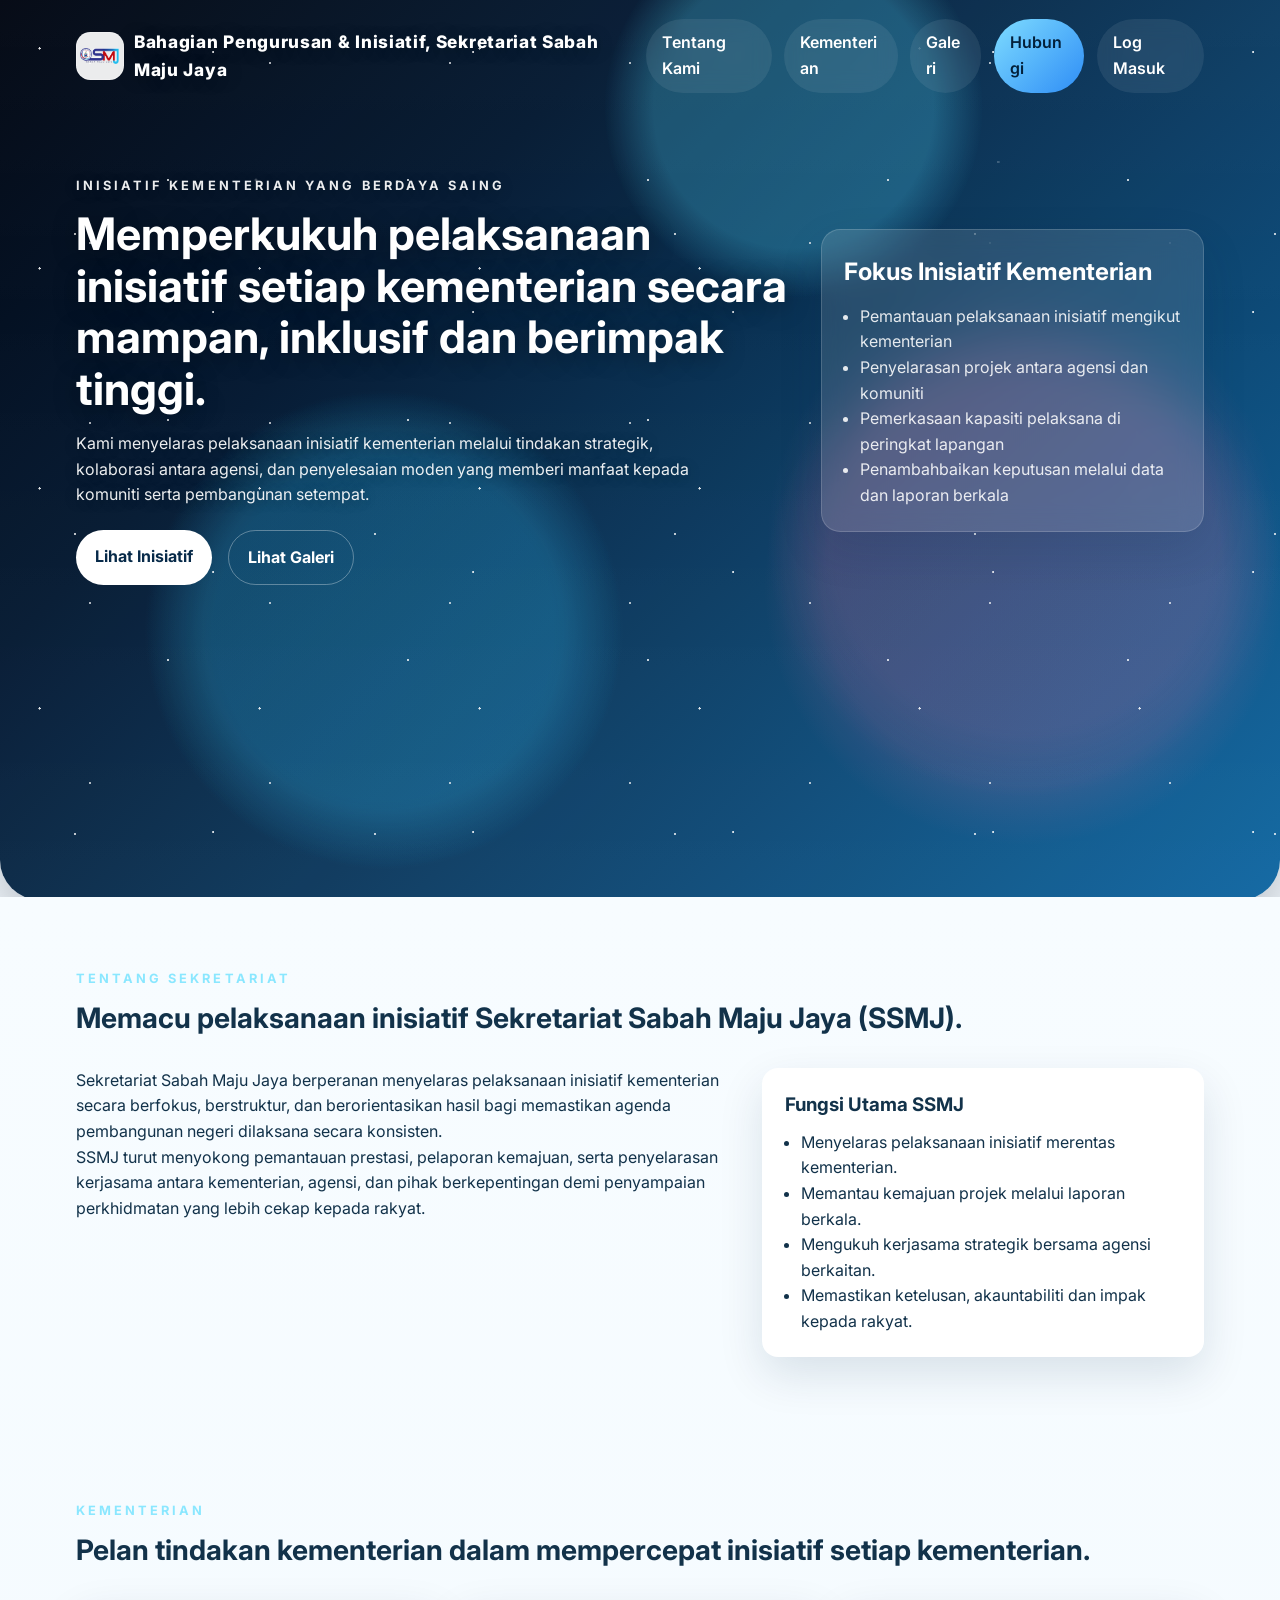
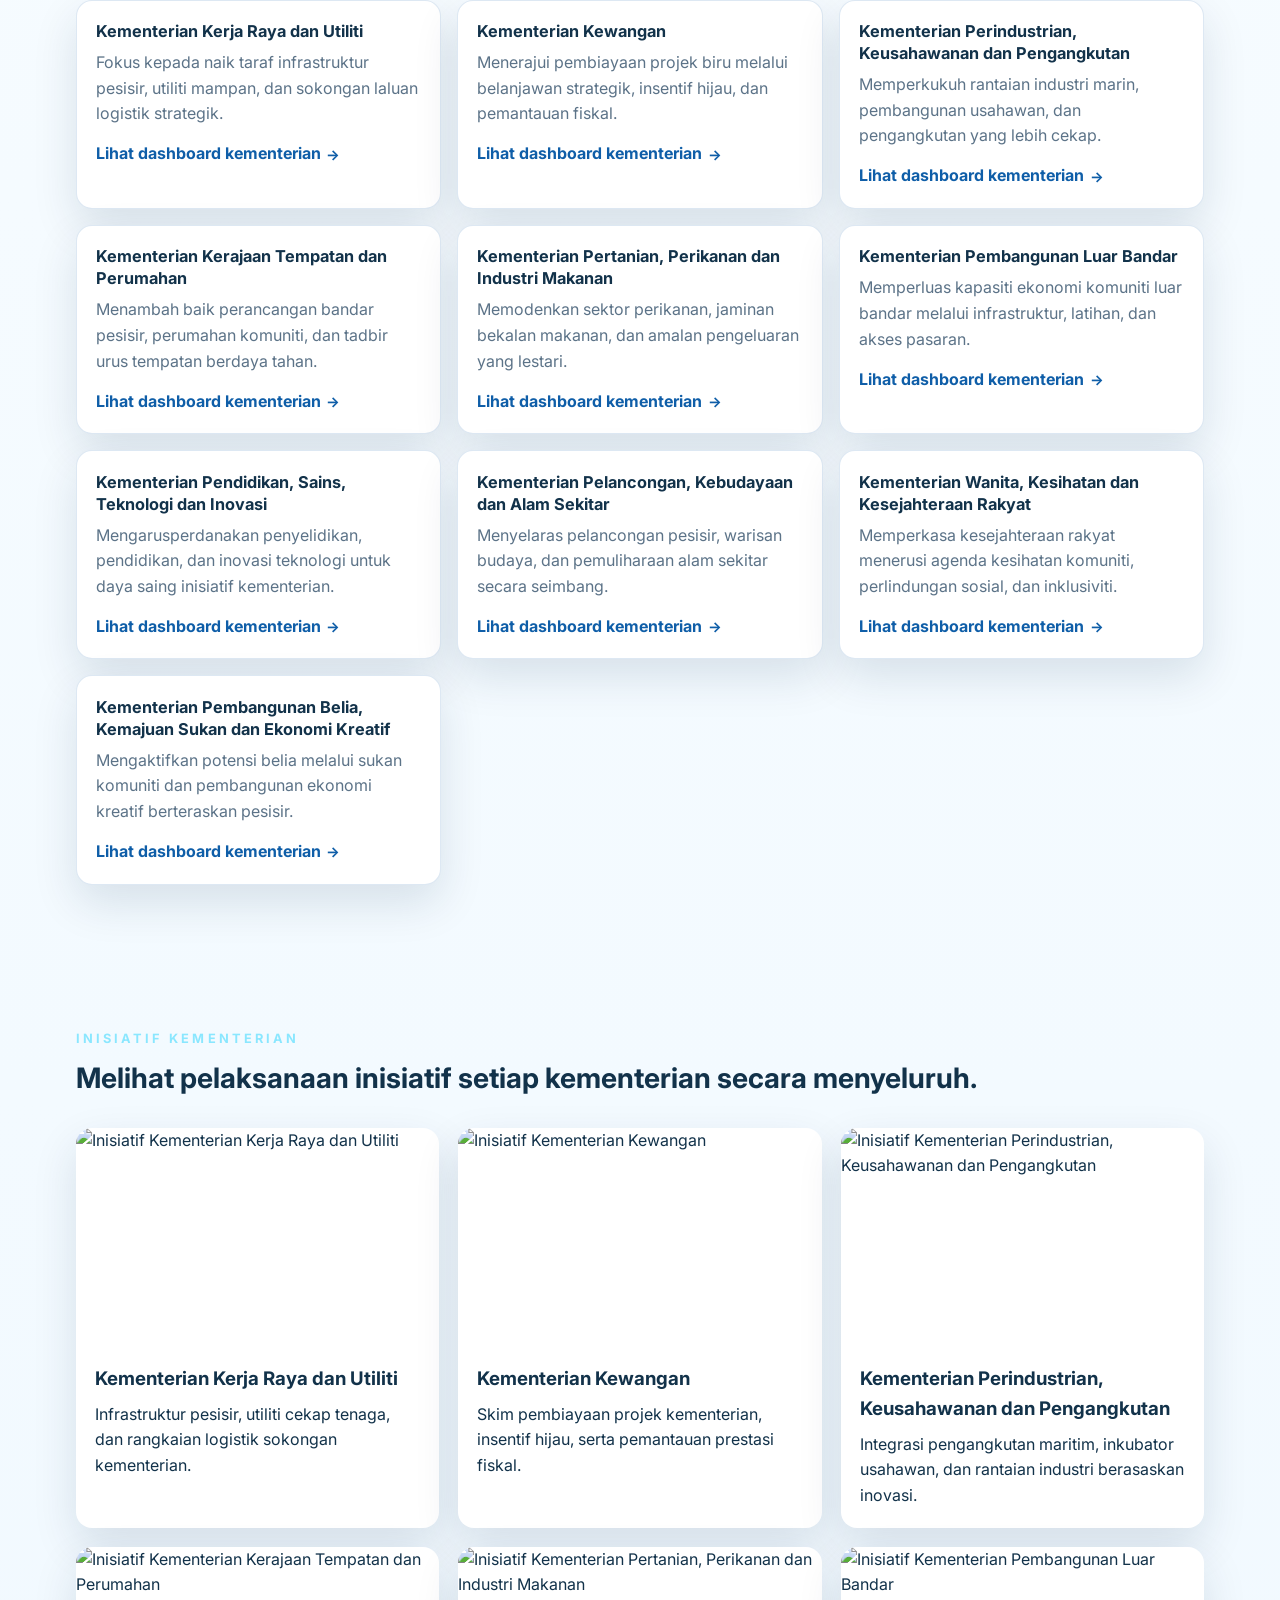
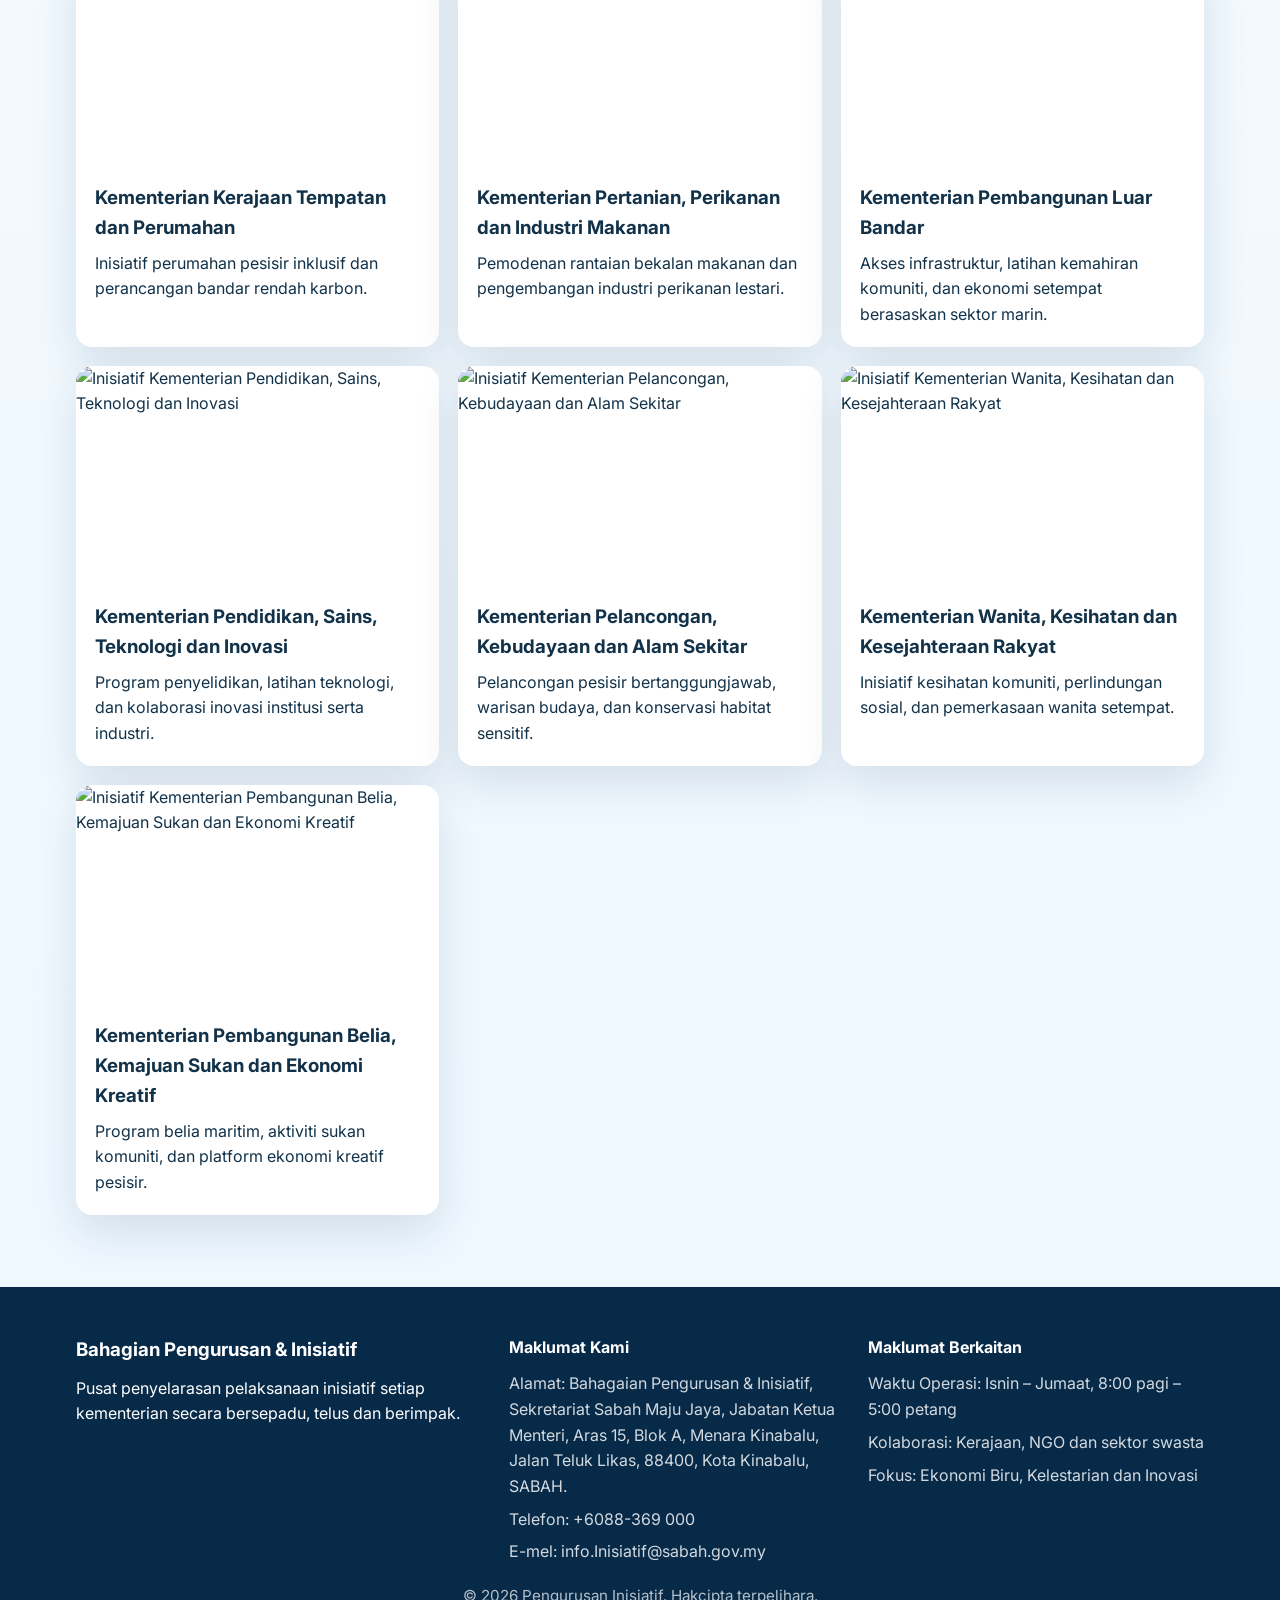
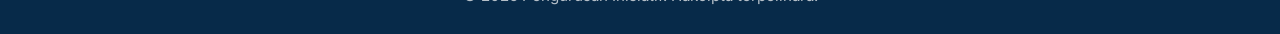
==== commit 9f5de19a: "Separate public homepage and SSMJ login page" ====
--- a/index.html
+++ b/index.html
@@ -3,17 +3,11 @@
   <head>
     <meta charset="UTF-8" />
     <meta name="viewport" content="width=device-width, initial-scale=1.0" />
-    <meta
-      name="description"
-      content="Pengurusan Inisiatif - Inisiatif kelestarian laut, inisiatif setiap kementerian, dan pembangunan komuniti pesisir yang progresif."
-    />
+    <meta name="description" content="Pengurusan Inisiatif - Inisiatif kelestarian laut, inisiatif setiap kementerian, dan pembangunan komuniti pesisir yang progresif." />
     <title>Pengurusan Inisiatif</title>
     <link rel="preconnect" href="https://fonts.googleapis.com" />
     <link rel="preconnect" href="https://fonts.gstatic.com" crossorigin />
-    <link
-      href="https://fonts.googleapis.com/css2?family=Inter:wght@400;500;600;700;800&display=swap"
-      rel="stylesheet"
-    />
+    <link href="https://fonts.googleapis.com/css2?family=Inter:wght@400;500;600;700;800&display=swap" rel="stylesheet" />
     <link rel="icon" href="assets/LOGO%20SMJ.jpg" type="image/jpeg" />
     <link rel="stylesheet" href="styles.css?v=20260819j" />
   </head>
@@ -22,7 +16,7 @@
       <nav class="navbar container">
         <a href="#home" class="brand">
           <span class="brand-mark" aria-hidden="true"><img src="assets/LOGO%20SMJ.jpg" alt="" class="brand-logo" /></span>
-          <span>Bahagian Pengurusan &amp;Inisiatif, Sekretariat Sabah Maju Jaya</span>
+          <span>Bahagian Pengurusan &amp; Inisiatif, Sekretariat Sabah Maju Jaya</span>
         </a>
         <button class="menu-toggle" aria-label="Toggle navigation">☰</button>
         <div class="nav-links">
@@ -52,159 +46,45 @@
         <div class="hero-copy">
           <p class="eyebrow">Inisiatif Kementerian yang Berdaya Saing</p>
           <h1>Memperkukuh pelaksanaan inisiatif setiap kementerian secara mampan, inklusif dan berimpak tinggi.</h1>
-          <p>
-            Kami menyelaras pelaksanaan inisiatif kementerian melalui tindakan
-            strategik, kolaborasi antara agensi, dan penyelesaian moden yang
-            memberi manfaat kepada komuniti serta pembangunan setempat.
-          </p>
-          <div class="hero-actions">
-            <a href="#initiatives" class="btn btn-primary">Lihat Inisiatif</a>
-            <a href="#gallery" class="btn btn-secondary">Lihat Galeri</a>
-          </div>
+          <p>Kami menyelaras pelaksanaan inisiatif kementerian melalui tindakan strategik, kolaborasi antara agensi, dan penyelesaian moden yang memberi manfaat kepada komuniti serta pembangunan setempat.</p>
+          <div class="hero-actions"><a href="#initiatives" class="btn btn-primary">Lihat Inisiatif</a><a href="#gallery" class="btn btn-secondary">Lihat Galeri</a></div>
         </div>
         <div class="hero-card">
           <h2>Fokus Inisiatif Kementerian</h2>
-          <ul>
-            <li>Pemantauan pelaksanaan inisiatif mengikut kementerian</li>
-            <li>Penyelarasan projek antara agensi dan komuniti</li>
-            <li>Pemerkasaan kapasiti pelaksana di peringkat lapangan</li>
-            <li>Penambahbaikan keputusan melalui data dan laporan berkala</li>
-          </ul>
+          <ul><li>Pemantauan pelaksanaan inisiatif mengikut kementerian</li><li>Penyelarasan projek antara agensi dan komuniti</li><li>Pemerkasaan kapasiti pelaksana di peringkat lapangan</li><li>Penambahbaikan keputusan melalui data dan laporan berkala</li></ul>
         </div>
       </div>
     </header>
 
     <main>
       <section class="about section container" id="about">
-        <div class="section-heading">
-          <p class="eyebrow">Tentang Sekretariat</p>
-          <h2>Memacu pelaksanaan inisiatif Sekretariat Sabah Maju Jaya (SSMJ).</h2>
-        </div>
+        <div class="section-heading"><p class="eyebrow">Tentang Sekretariat</p><h2>Memacu pelaksanaan inisiatif Sekretariat Sabah Maju Jaya (SSMJ).</h2></div>
         <div class="about-grid">
-          <div>
-            <p>
-              Sekretariat Sabah Maju Jaya berperanan menyelaras pelaksanaan
-              inisiatif kementerian secara berfokus, berstruktur, dan
-              berorientasikan hasil bagi memastikan agenda pembangunan negeri
-              dilaksana secara konsisten.
-            </p>
-            <p>
-              SSMJ turut menyokong pemantauan prestasi, pelaporan kemajuan,
-              serta penyelarasan kerjasama antara kementerian, agensi, dan
-              pihak berkepentingan demi penyampaian perkhidmatan yang lebih
-              cekap kepada rakyat.
-            </p>
-          </div>
-          <div class="info-box">
-            <h3>Fungsi Utama SSMJ</h3>
-            <ul>
-              <li>Menyelaras pelaksanaan inisiatif merentas kementerian.</li>
-              <li>Memantau kemajuan projek melalui laporan berkala.</li>
-              <li>Mengukuh kerjasama strategik bersama agensi berkaitan.</li>
-              <li>Memastikan ketelusan, akauntabiliti dan impak kepada rakyat.</li>
-            </ul>
-          </div>
+          <div><p>Sekretariat Sabah Maju Jaya berperanan menyelaras pelaksanaan inisiatif kementerian secara berfokus, berstruktur, dan berorientasikan hasil bagi memastikan agenda pembangunan negeri dilaksana secara konsisten.</p><p>SSMJ turut menyokong pemantauan prestasi, pelaporan kemajuan, serta penyelarasan kerjasama antara kementerian, agensi, dan pihak berkepentingan demi penyampaian perkhidmatan yang lebih cekap kepada rakyat.</p></div>
+          <div class="info-box"><h3>Fungsi Utama SSMJ</h3><ul><li>Menyelaras pelaksanaan inisiatif merentas kementerian.</li><li>Memantau kemajuan projek melalui laporan berkala.</li><li>Mengukuh kerjasama strategik bersama agensi berkaitan.</li><li>Memastikan ketelusan, akauntabiliti dan impak kepada rakyat.</li></ul></div>
         </div>
       </section>
 
       <section class="initiatives section container" id="initiatives">
-        <div class="section-heading">
-          <p class="eyebrow">Kementerian</p>
-          <h2>Pelan tindakan kementerian dalam mempercepat inisiatif setiap kementerian.</h2>
-        </div>
+        <div class="section-heading"><p class="eyebrow">Kementerian</p><h2>Pelan tindakan kementerian dalam mempercepat inisiatif setiap kementerian.</h2></div>
         <div class="cards-grid">
-          <article class="card ministry-card">
-            <h3>Kementerian Kerja Raya dan Utiliti</h3>
-            <p>Fokus kepada naik taraf infrastruktur pesisir, utiliti mampan, dan sokongan laluan logistik strategik.</p>
-            <a class="ministry-link" href="dashboard.html?dept=kerja-raya">Lihat dashboard kementerian</a>
-          </article>
-          <article class="card ministry-card">
-            <h3>Kementerian Kewangan</h3>
-            <p>Menerajui pembiayaan projek biru melalui belanjawan strategik, insentif hijau, dan pemantauan fiskal.</p>
-            <a class="ministry-link" href="dashboard.html?dept=kewangan">Lihat dashboard kementerian</a>
-          </article>
-          <article class="card ministry-card">
-            <h3>Kementerian Perindustrian, Keusahawanan dan Pengangkutan</h3>
-            <p>Memperkukuh rantaian industri marin, pembangunan usahawan, dan pengangkutan yang lebih cekap.</p>
-            <a class="ministry-link" href="dashboard.html?dept=perindustrian">Lihat dashboard kementerian</a>
-          </article>
-          <article class="card ministry-card">
-            <h3>Kementerian Kerajaan Tempatan dan Perumahan</h3>
-            <p>Menambah baik perancangan bandar pesisir, perumahan komuniti, dan tadbir urus tempatan berdaya tahan.</p>
-            <a class="ministry-link" href="dashboard.html?dept=tempatan">Lihat dashboard kementerian</a>
-          </article>
-          <article class="card ministry-card">
-            <h3>Kementerian Pertanian, Perikanan dan Industri Makanan</h3>
-            <p>Memodenkan sektor perikanan, jaminan bekalan makanan, dan amalan pengeluaran yang lestari.</p>
-            <a class="ministry-link" href="dashboard.html?dept=pertanian">Lihat dashboard kementerian</a>
-          </article>
-          <article class="card ministry-card">
-            <h3>Kementerian Pembangunan Luar Bandar</h3>
-            <p>Memperluas kapasiti ekonomi komuniti luar bandar melalui infrastruktur, latihan, dan akses pasaran.</p>
-            <a class="ministry-link" href="dashboard.html?dept=luar-bandar">Lihat dashboard kementerian</a>
-          </article>
-          <article class="card ministry-card">
-            <h3>Kementerian Pendidikan, Sains, Teknologi dan Inovasi</h3>
-            <p>Mengarusperdanakan penyelidikan, pendidikan, dan inovasi teknologi untuk daya saing inisiatif kementerian.</p>
-            <a class="ministry-link" href="dashboard.html?dept=pendidikan">Lihat dashboard kementerian</a>
-          </article>
-          <article class="card ministry-card">
-            <h3>Kementerian Pelancongan, Kebudayaan dan Alam Sekitar</h3>
-            <p>Menyelaras pelancongan pesisir, warisan budaya, dan pemuliharaan alam sekitar secara seimbang.</p>
-            <a class="ministry-link" href="dashboard.html?dept=pelancongan">Lihat dashboard kementerian</a>
-          </article>
-          <article class="card ministry-card">
-            <h3>Kementerian Wanita, Kesihatan dan Kesejahteraan Rakyat</h3>
-            <p>Memperkasa kesejahteraan rakyat menerusi agenda kesihatan komuniti, perlindungan sosial, dan inklusiviti.</p>
-            <a class="ministry-link" href="dashboard.html?dept=wanita">Lihat dashboard kementerian</a>
-          </article>
-          <article class="card ministry-card">
-            <h3>Kementerian Pembangunan Belia, Kemajuan Sukan dan Ekonomi Kreatif</h3>
-            <p>Mengaktifkan potensi belia melalui sukan komuniti dan pembangunan ekonomi kreatif berteraskan pesisir.</p>
-            <a class="ministry-link" href="dashboard.html?dept=belia">Lihat dashboard kementerian</a>
-          </article>
+          <article class="card ministry-card"><h3>Kementerian Kerja Raya dan Utiliti</h3><p>Fokus kepada naik taraf infrastruktur pesisir, utiliti mampan, dan sokongan laluan logistik strategik.</p><a class="ministry-link" href="dashboard.html?dept=kerja-raya">Lihat dashboard kementerian</a></article>
+          <article class="card ministry-card"><h3>Kementerian Kewangan</h3><p>Menerajui pembiayaan projek biru melalui belanjawan strategik, insentif hijau, dan pemantauan fiskal.</p><a class="ministry-link" href="dashboard.html?dept=kewangan">Lihat dashboard kementerian</a></article>
+          <article class="card ministry-card"><h3>Kementerian Perindustrian, Keusahawanan dan Pengangkutan</h3><p>Memperkukuh rantaian industri marin, pembangunan usahawan, dan pengangkutan yang lebih cekap.</p><a class="ministry-link" href="dashboard.html?dept=perindustrian">Lihat dashboard kementerian</a></article>
+          <article class="card ministry-card"><h3>Kementerian Kerajaan Tempatan dan Perumahan</h3><p>Menambah baik perancangan bandar pesisir, perumahan komuniti, dan tadbir urus tempatan berdaya tahan.</p><a class="ministry-link" href="dashboard.html?dept=tempatan">Lihat dashboard kementerian</a></article>
+          <article class="card ministry-card"><h3>Kementerian Pertanian, Perikanan dan Industri Makanan</h3><p>Memodenkan sektor perikanan, jaminan bekalan makanan, dan amalan pengeluaran yang lestari.</p><a class="ministry-link" href="dashboard.html?dept=pertanian">Lihat dashboard kementerian</a></article>
+          <article class="card ministry-card"><h3>Kementerian Pembangunan Luar Bandar</h3><p>Memperluas kapasiti ekonomi komuniti luar bandar melalui infrastruktur, latihan, dan akses pasaran.</p><a class="ministry-link" href="dashboard.html?dept=luar-bandar">Lihat dashboard kementerian</a></article>
+          <article class="card ministry-card"><h3>Kementerian Pendidikan, Sains, Teknologi dan Inovasi</h3><p>Mengarusperdanakan penyelidikan, pendidikan, dan inovasi teknologi untuk daya saing inisiatif kementerian.</p><a class="ministry-link" href="dashboard.html?dept=pendidikan">Lihat dashboard kementerian</a></article>
+          <article class="card ministry-card"><h3>Kementerian Pelancongan, Kebudayaan dan Alam Sekitar</h3><p>Menyelaras pelancongan pesisir, warisan budaya, dan pemuliharaan alam sekitar secara seimbang.</p><a class="ministry-link" href="dashboard.html?dept=pelancongan">Lihat dashboard kementerian</a></article>
+          <article class="card ministry-card"><h3>Kementerian Wanita, Kesihatan dan Kesejahteraan Rakyat</h3><p>Memperkasa kesejahteraan rakyat menerusi agenda kesihatan komuniti, perlindungan sosial, dan inklusiviti.</p><a class="ministry-link" href="dashboard.html?dept=wanita">Lihat dashboard kementerian</a></article>
+          <article class="card ministry-card"><h3>Kementerian Pembangunan Belia, Kemajuan Sukan dan Ekonomi Kreatif</h3><p>Mengaktifkan potensi belia melalui sukan komuniti dan pembangunan ekonomi kreatif berteraskan pesisir.</p><a class="ministry-link" href="dashboard.html?dept=belia">Lihat dashboard kementerian</a></article>
         </div>
       </section>
 
-      <section class="gallery section container" id="gallery">
-        <div class="section-heading">
-          <p class="eyebrow">Inisiatif Kementerian</p>
-          <h2>Melihat pelaksanaan inisiatif setiap kementerian secara menyeluruh.</h2>
-        </div>
-        <div class="gallery-grid" aria-live="polite"></div>
-      </section>
+      <section class="gallery section container" id="gallery"><div class="section-heading"><p class="eyebrow">Inisiatif Kementerian</p><h2>Melihat pelaksanaan inisiatif setiap kementerian secara menyeluruh.</h2></div><div class="gallery-grid" aria-live="polite"></div></section>
     </main>
 
-    <footer class="footer" id="contact">
-      <div class="container footer-grid">
-        <div>
-          <h3>Bahagian Pengurusan & Inisiatif </h3>
-          <p>
-            Pusat penyelarasan pelaksanaan inisiatif setiap kementerian secara bersepadu, telus dan berimpak.
-          </p>
-        </div>
-        <div>
-          <h4>Maklumat Kami</h4>
-          <ul>
-            <li>Alamat: Bahagaian Pengurusan & Inisiatif, Sekretariat Sabah Maju Jaya, Jabatan Ketua Menteri, Aras 15, Blok A, Menara Kinabalu, Jalan Teluk Likas, 88400, Kota Kinabalu, SABAH.</li>
-            <li>Telefon: +6088-369 000</li>
-            <li>E-mel: info.Inisiatif@sabah.gov.my</li>
-          </ul>
-        </div>
-        <div>
-          <h4>Maklumat Berkaitan</h4>
-          <ul>
-            <li>Waktu Operasi: Isnin – Jumaat, 8:00 pagi – 5:00 petang</li>
-            <li>Kolaborasi: Kerajaan, NGO dan sektor swasta</li>
-            <li>Fokus: Ekonomi Biru, Kelestarian dan Inovasi</li>
-          </ul>
-        </div>
-      </div>
-      <div class="footer-bottom">
-        <p>© <span id="year"></span> Pengurusan Inisiatif. Hakcipta terpelihara.</p>
-      </div>
-    </footer>
-
+    <footer class="footer" id="contact"><div class="container footer-grid"><div><h3>Bahagian Pengurusan &amp; Inisiatif</h3><p>Pusat penyelarasan pelaksanaan inisiatif setiap kementerian secara bersepadu, telus dan berimpak.</p></div><div><h4>Maklumat Kami</h4><ul><li>Alamat: Bahagaian Pengurusan &amp; Inisiatif, Sekretariat Sabah Maju Jaya, Jabatan Ketua Menteri, Aras 15, Blok A, Menara Kinabalu, Jalan Teluk Likas, 88400, Kota Kinabalu, SABAH.</li><li>Telefon: +6088-369 000</li><li>E-mel: info.Inisiatif@sabah.gov.my</li></ul></div><div><h4>Maklumat Berkaitan</h4><ul><li>Waktu Operasi: Isnin – Jumaat, 8:00 pagi – 5:00 petang</li><li>Kolaborasi: Kerajaan, NGO dan sektor swasta</li><li>Fokus: Ekonomi Biru, Kelestarian dan Inovasi</li></ul></div></div><div class="footer-bottom"><p>© <span id="year"></span> Pengurusan Inisiatif. Hakcipta terpelihara.</p></div></footer>
     <script src="script.js?v=20260819h"></script>
   </body>
 </html>
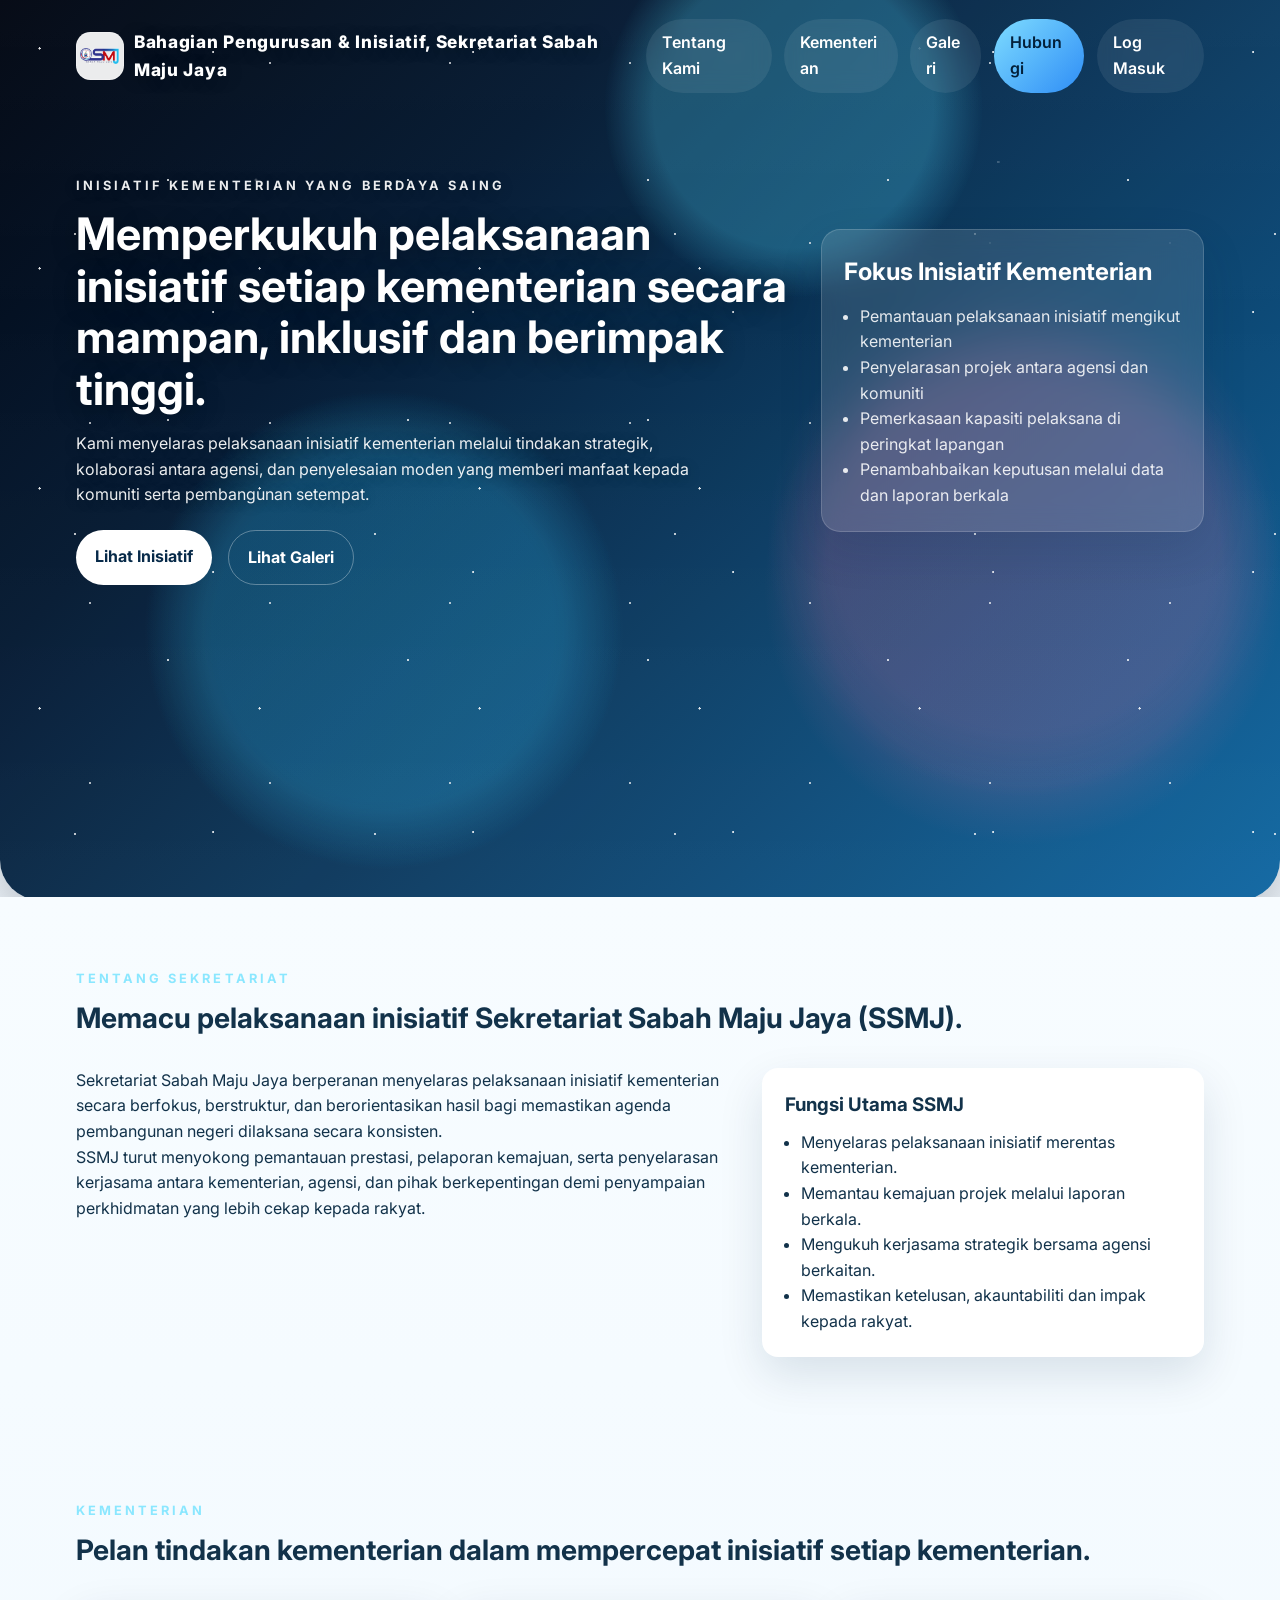
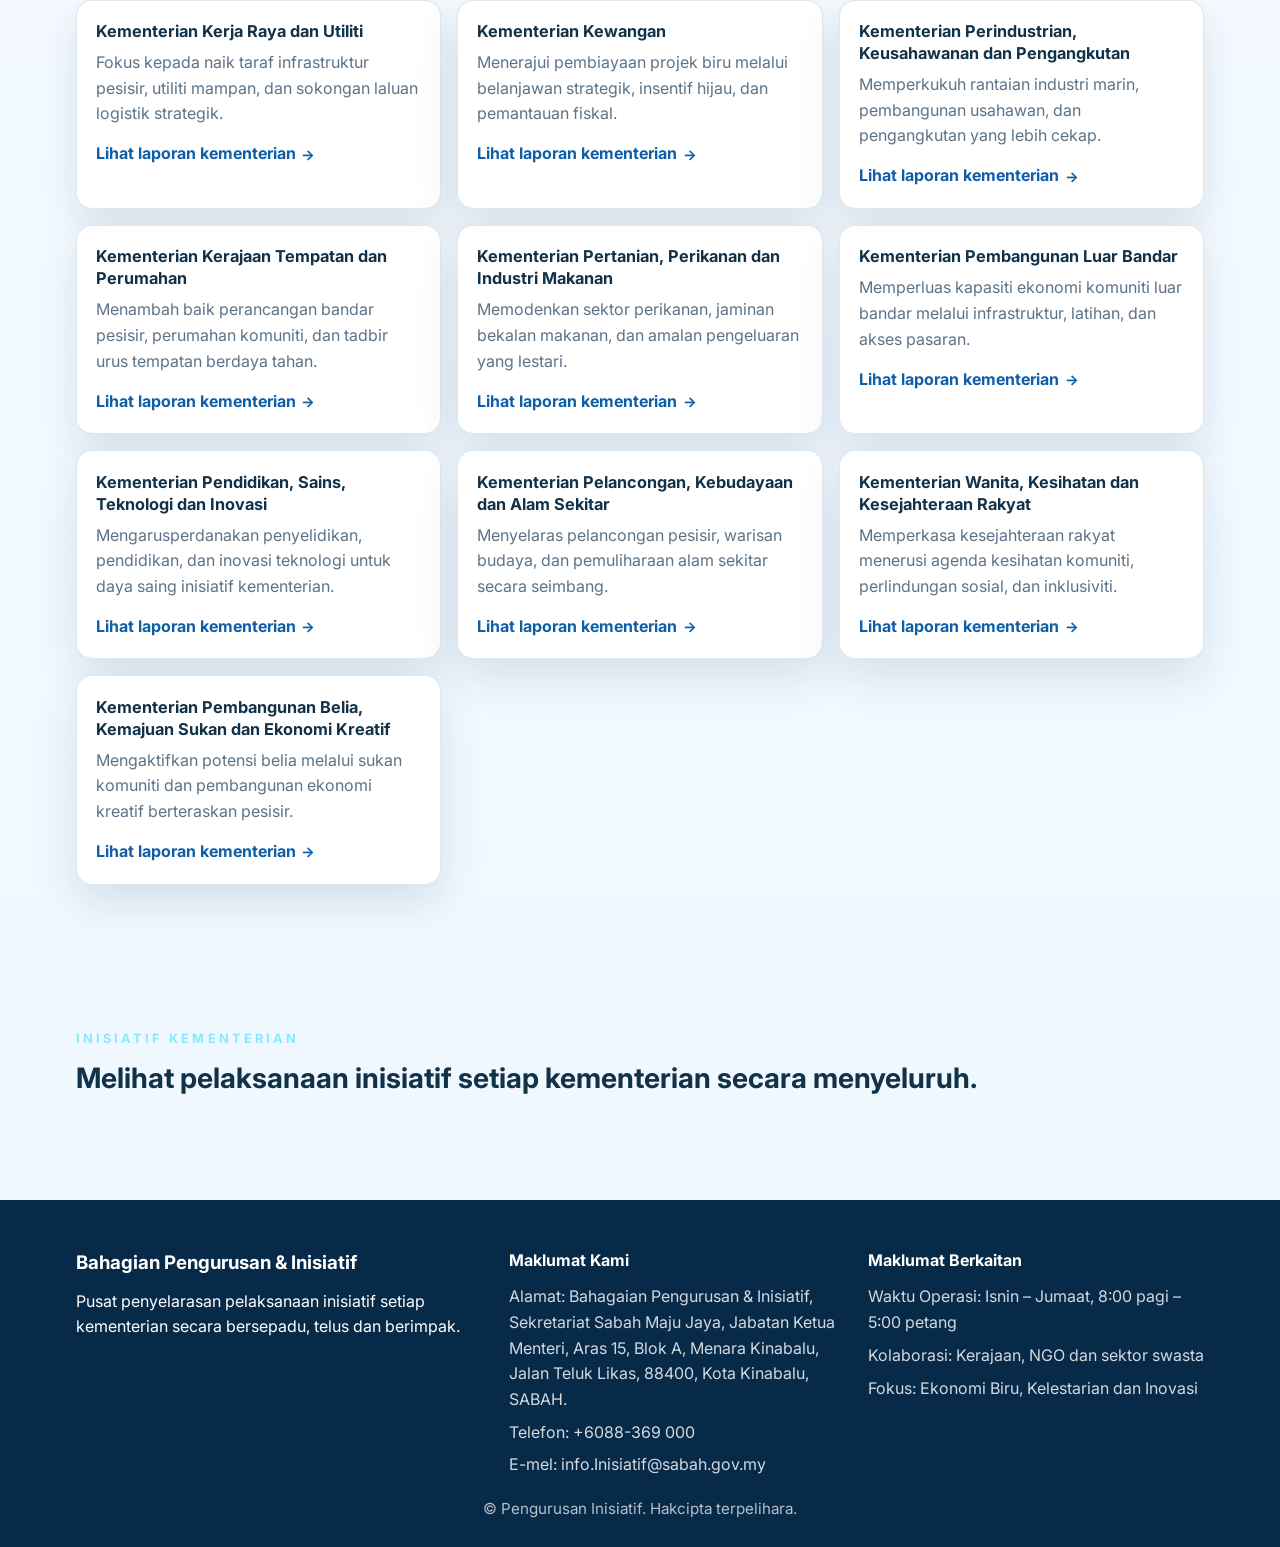
==== commit 5d3bc4dc: "Add initiative report review and ministry pages" ====
--- a/index.html
+++ b/index.html
@@ -24,16 +24,16 @@
           <div class="nav-dropdown">
             <a class="nav-link nav-link-dropdown" href="#initiatives">Kementerian</a>
             <div class="dropdown-menu">
-              <a href="dashboard.html?dept=kerja-raya">Kementerian Kerja Raya dan Utiliti</a>
-              <a href="dashboard.html?dept=kewangan">Kementerian Kewangan</a>
-              <a href="dashboard.html?dept=perindustrian">Kementerian Perindustrian, Keusahawanan dan Pengangkutan</a>
-              <a href="dashboard.html?dept=tempatan">Kementerian Kerajaan Tempatan dan Perumahan</a>
-              <a href="dashboard.html?dept=pertanian">Kementerian Pertanian, Perikanan dan Industri Makanan</a>
-              <a href="dashboard.html?dept=luar-bandar">Kementerian Pembangunan Luar Bandar</a>
-              <a href="dashboard.html?dept=pendidikan">Kementerian Pendidikan, Sains, Teknologi dan Inovasi</a>
-              <a href="dashboard.html?dept=pelancongan">Kementerian Pelancongan, Kebudayaan dan Alam Sekitar</a>
-              <a href="dashboard.html?dept=wanita">Kementerian Wanita, Kesihatan dan Kesejahteraan Rakyat</a>
-              <a href="dashboard.html?dept=belia">Kementerian Pembangunan Belia, Kemajuan Sukan dan Ekonomi Kreatif</a>
+              <a href="public-ministry.html?dept=kerja-raya">Kementerian Kerja Raya dan Utiliti</a>
+              <a href="public-ministry.html?dept=kewangan">Kementerian Kewangan</a>
+              <a href="public-ministry.html?dept=perindustrian">Kementerian Perindustrian, Keusahawanan dan Pengangkutan</a>
+              <a href="public-ministry.html?dept=tempatan">Kementerian Kerajaan Tempatan dan Perumahan</a>
+              <a href="public-ministry.html?dept=pertanian">Kementerian Pertanian, Perikanan dan Industri Makanan</a>
+              <a href="public-ministry.html?dept=luar-bandar">Kementerian Pembangunan Luar Bandar</a>
+              <a href="public-ministry.html?dept=pendidikan">Kementerian Pendidikan, Sains, Teknologi dan Inovasi</a>
+              <a href="public-ministry.html?dept=pelancongan">Kementerian Pelancongan, Kebudayaan dan Alam Sekitar</a>
+              <a href="public-ministry.html?dept=wanita">Kementerian Wanita, Kesihatan dan Kesejahteraan Rakyat</a>
+              <a href="public-ministry.html?dept=belia">Kementerian Pembangunan Belia, Kemajuan Sukan dan Ekonomi Kreatif</a>
             </div>
           </div>
           <a class="nav-link" href="#gallery">Galeri</a>
@@ -68,16 +68,16 @@
       <section class="initiatives section container" id="initiatives">
         <div class="section-heading"><p class="eyebrow">Kementerian</p><h2>Pelan tindakan kementerian dalam mempercepat inisiatif setiap kementerian.</h2></div>
         <div class="cards-grid">
-          <article class="card ministry-card"><h3>Kementerian Kerja Raya dan Utiliti</h3><p>Fokus kepada naik taraf infrastruktur pesisir, utiliti mampan, dan sokongan laluan logistik strategik.</p><a class="ministry-link" href="dashboard.html?dept=kerja-raya">Lihat dashboard kementerian</a></article>
-          <article class="card ministry-card"><h3>Kementerian Kewangan</h3><p>Menerajui pembiayaan projek biru melalui belanjawan strategik, insentif hijau, dan pemantauan fiskal.</p><a class="ministry-link" href="dashboard.html?dept=kewangan">Lihat dashboard kementerian</a></article>
-          <article class="card ministry-card"><h3>Kementerian Perindustrian, Keusahawanan dan Pengangkutan</h3><p>Memperkukuh rantaian industri marin, pembangunan usahawan, dan pengangkutan yang lebih cekap.</p><a class="ministry-link" href="dashboard.html?dept=perindustrian">Lihat dashboard kementerian</a></article>
-          <article class="card ministry-card"><h3>Kementerian Kerajaan Tempatan dan Perumahan</h3><p>Menambah baik perancangan bandar pesisir, perumahan komuniti, dan tadbir urus tempatan berdaya tahan.</p><a class="ministry-link" href="dashboard.html?dept=tempatan">Lihat dashboard kementerian</a></article>
-          <article class="card ministry-card"><h3>Kementerian Pertanian, Perikanan dan Industri Makanan</h3><p>Memodenkan sektor perikanan, jaminan bekalan makanan, dan amalan pengeluaran yang lestari.</p><a class="ministry-link" href="dashboard.html?dept=pertanian">Lihat dashboard kementerian</a></article>
-          <article class="card ministry-card"><h3>Kementerian Pembangunan Luar Bandar</h3><p>Memperluas kapasiti ekonomi komuniti luar bandar melalui infrastruktur, latihan, dan akses pasaran.</p><a class="ministry-link" href="dashboard.html?dept=luar-bandar">Lihat dashboard kementerian</a></article>
-          <article class="card ministry-card"><h3>Kementerian Pendidikan, Sains, Teknologi dan Inovasi</h3><p>Mengarusperdanakan penyelidikan, pendidikan, dan inovasi teknologi untuk daya saing inisiatif kementerian.</p><a class="ministry-link" href="dashboard.html?dept=pendidikan">Lihat dashboard kementerian</a></article>
-          <article class="card ministry-card"><h3>Kementerian Pelancongan, Kebudayaan dan Alam Sekitar</h3><p>Menyelaras pelancongan pesisir, warisan budaya, dan pemuliharaan alam sekitar secara seimbang.</p><a class="ministry-link" href="dashboard.html?dept=pelancongan">Lihat dashboard kementerian</a></article>
-          <article class="card ministry-card"><h3>Kementerian Wanita, Kesihatan dan Kesejahteraan Rakyat</h3><p>Memperkasa kesejahteraan rakyat menerusi agenda kesihatan komuniti, perlindungan sosial, dan inklusiviti.</p><a class="ministry-link" href="dashboard.html?dept=wanita">Lihat dashboard kementerian</a></article>
-          <article class="card ministry-card"><h3>Kementerian Pembangunan Belia, Kemajuan Sukan dan Ekonomi Kreatif</h3><p>Mengaktifkan potensi belia melalui sukan komuniti dan pembangunan ekonomi kreatif berteraskan pesisir.</p><a class="ministry-link" href="dashboard.html?dept=belia">Lihat dashboard kementerian</a></article>
+          <article class="card ministry-card"><h3>Kementerian Kerja Raya dan Utiliti</h3><p>Fokus kepada naik taraf infrastruktur pesisir, utiliti mampan, dan sokongan laluan logistik strategik.</p><a class="ministry-link" href="public-ministry.html?dept=kerja-raya">Lihat laporan kementerian</a></article>
+          <article class="card ministry-card"><h3>Kementerian Kewangan</h3><p>Menerajui pembiayaan projek biru melalui belanjawan strategik, insentif hijau, dan pemantauan fiskal.</p><a class="ministry-link" href="public-ministry.html?dept=kewangan">Lihat laporan kementerian</a></article>
+          <article class="card ministry-card"><h3>Kementerian Perindustrian, Keusahawanan dan Pengangkutan</h3><p>Memperkukuh rantaian industri marin, pembangunan usahawan, dan pengangkutan yang lebih cekap.</p><a class="ministry-link" href="public-ministry.html?dept=perindustrian">Lihat laporan kementerian</a></article>
+          <article class="card ministry-card"><h3>Kementerian Kerajaan Tempatan dan Perumahan</h3><p>Menambah baik perancangan bandar pesisir, perumahan komuniti, dan tadbir urus tempatan berdaya tahan.</p><a class="ministry-link" href="public-ministry.html?dept=tempatan">Lihat laporan kementerian</a></article>
+          <article class="card ministry-card"><h3>Kementerian Pertanian, Perikanan dan Industri Makanan</h3><p>Memodenkan sektor perikanan, jaminan bekalan makanan, dan amalan pengeluaran yang lestari.</p><a class="ministry-link" href="public-ministry.html?dept=pertanian">Lihat laporan kementerian</a></article>
+          <article class="card ministry-card"><h3>Kementerian Pembangunan Luar Bandar</h3><p>Memperluas kapasiti ekonomi komuniti luar bandar melalui infrastruktur, latihan, dan akses pasaran.</p><a class="ministry-link" href="public-ministry.html?dept=luar-bandar">Lihat laporan kementerian</a></article>
+          <article class="card ministry-card"><h3>Kementerian Pendidikan, Sains, Teknologi dan Inovasi</h3><p>Mengarusperdanakan penyelidikan, pendidikan, dan inovasi teknologi untuk daya saing inisiatif kementerian.</p><a class="ministry-link" href="public-ministry.html?dept=pendidikan">Lihat laporan kementerian</a></article>
+          <article class="card ministry-card"><h3>Kementerian Pelancongan, Kebudayaan dan Alam Sekitar</h3><p>Menyelaras pelancongan pesisir, warisan budaya, dan pemuliharaan alam sekitar secara seimbang.</p><a class="ministry-link" href="public-ministry.html?dept=pelancongan">Lihat laporan kementerian</a></article>
+          <article class="card ministry-card"><h3>Kementerian Wanita, Kesihatan dan Kesejahteraan Rakyat</h3><p>Memperkasa kesejahteraan rakyat menerusi agenda kesihatan komuniti, perlindungan sosial, dan inklusiviti.</p><a class="ministry-link" href="public-ministry.html?dept=wanita">Lihat laporan kementerian</a></article>
+          <article class="card ministry-card"><h3>Kementerian Pembangunan Belia, Kemajuan Sukan dan Ekonomi Kreatif</h3><p>Mengaktifkan potensi belia melalui sukan komuniti dan pembangunan ekonomi kreatif berteraskan pesisir.</p><a class="ministry-link" href="public-ministry.html?dept=belia">Lihat laporan kementerian</a></article>
         </div>
       </section>
 
